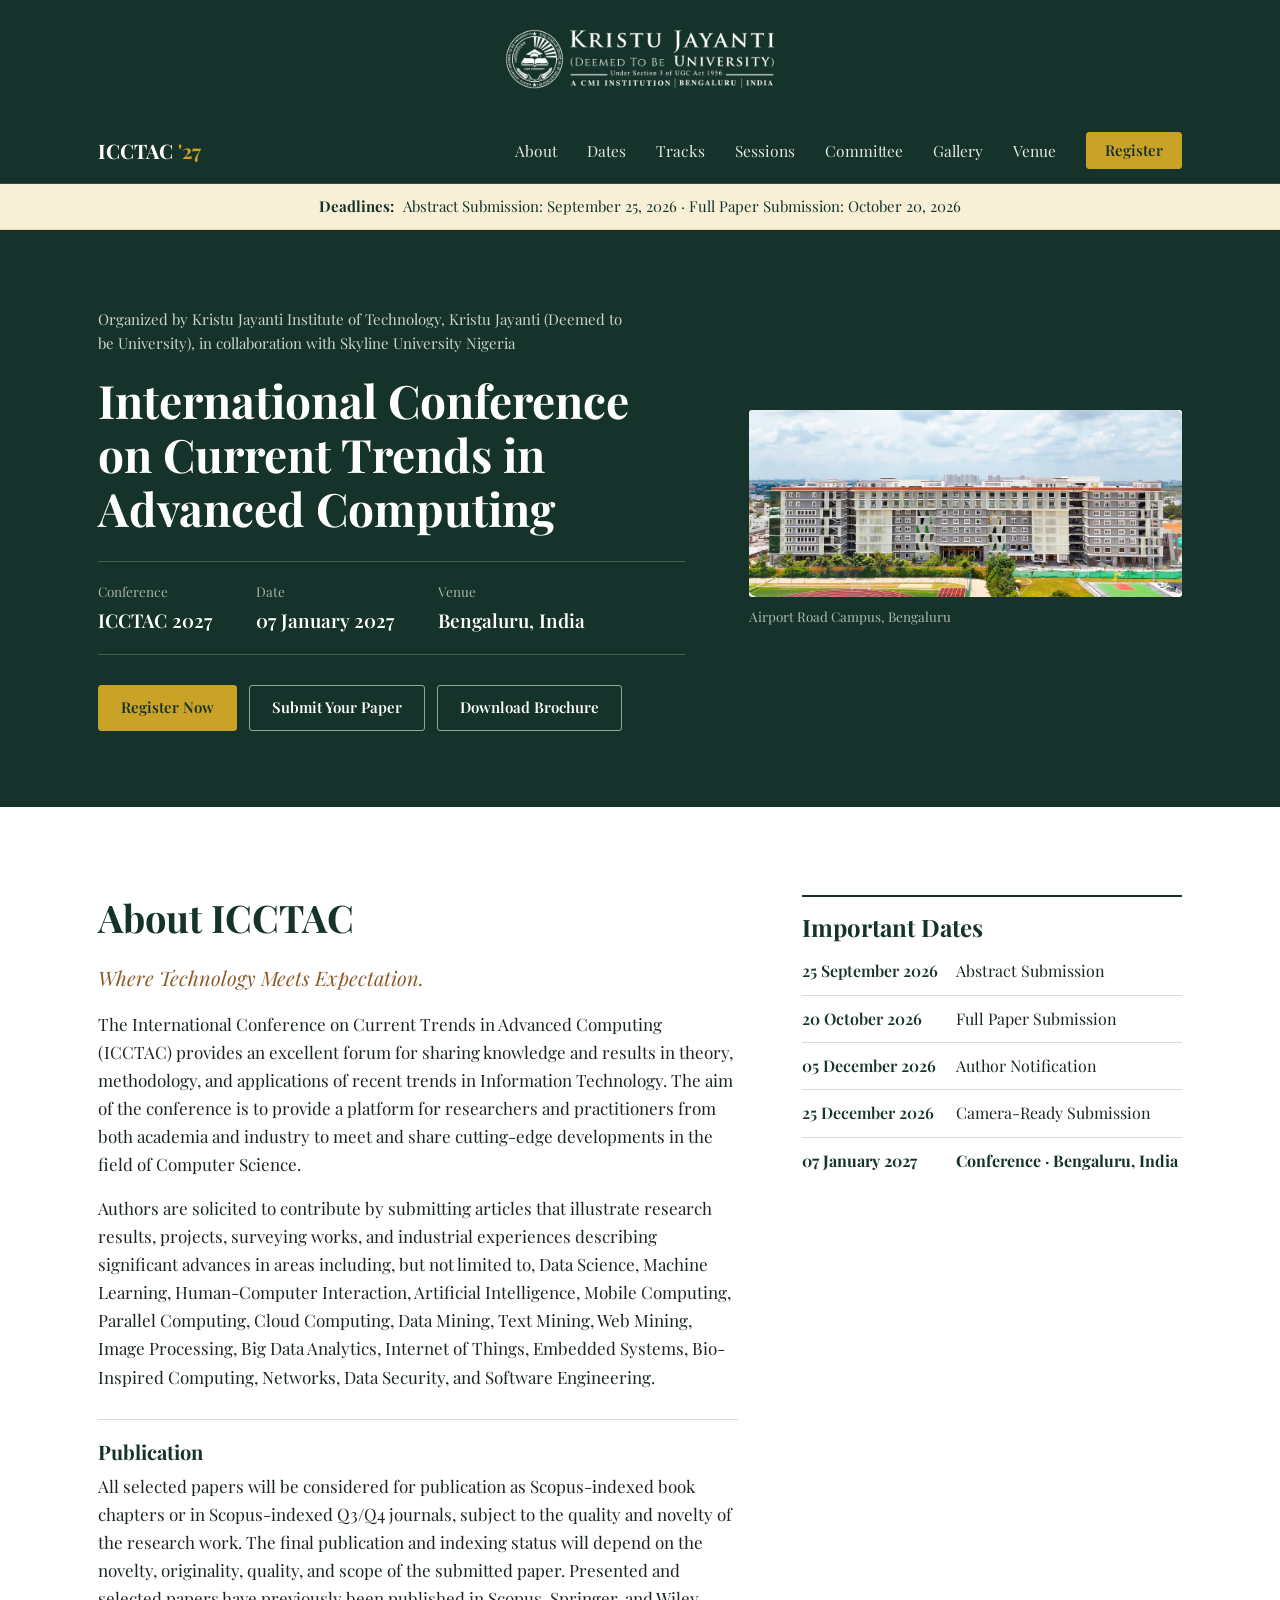
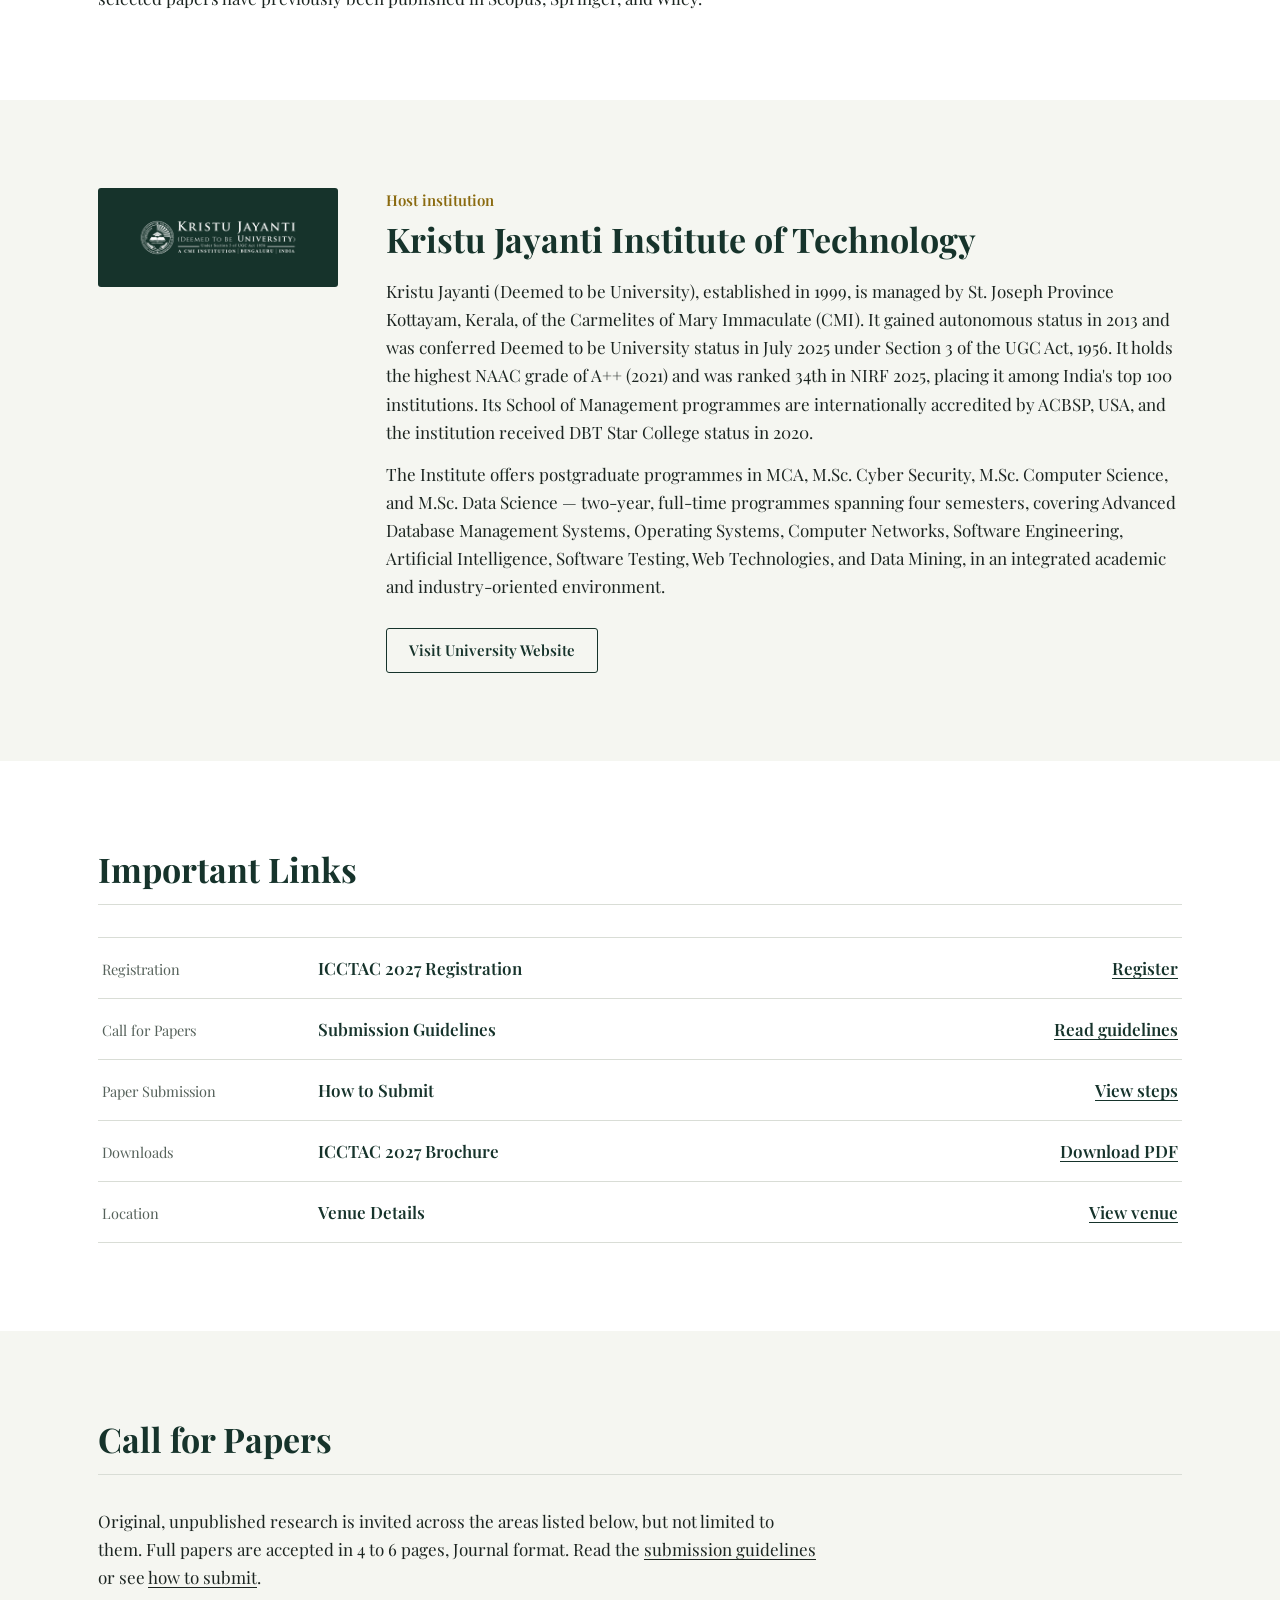
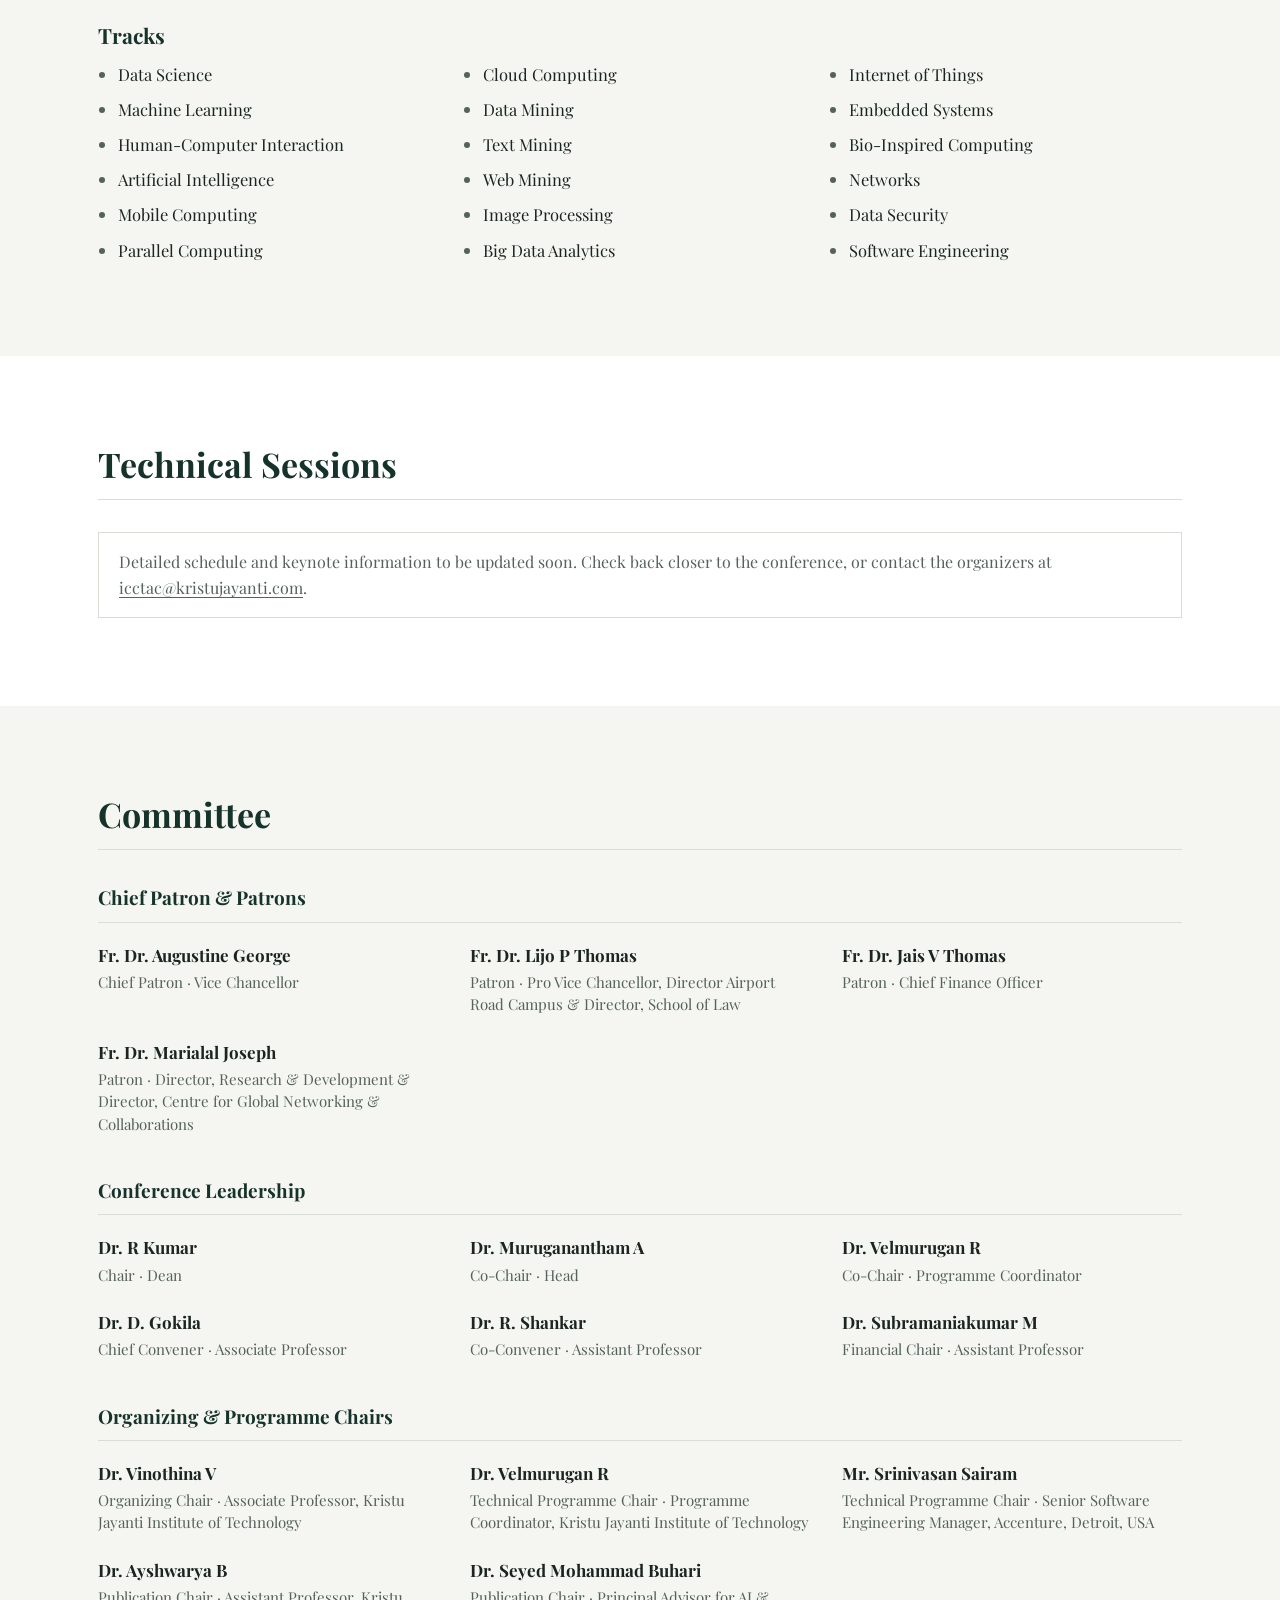
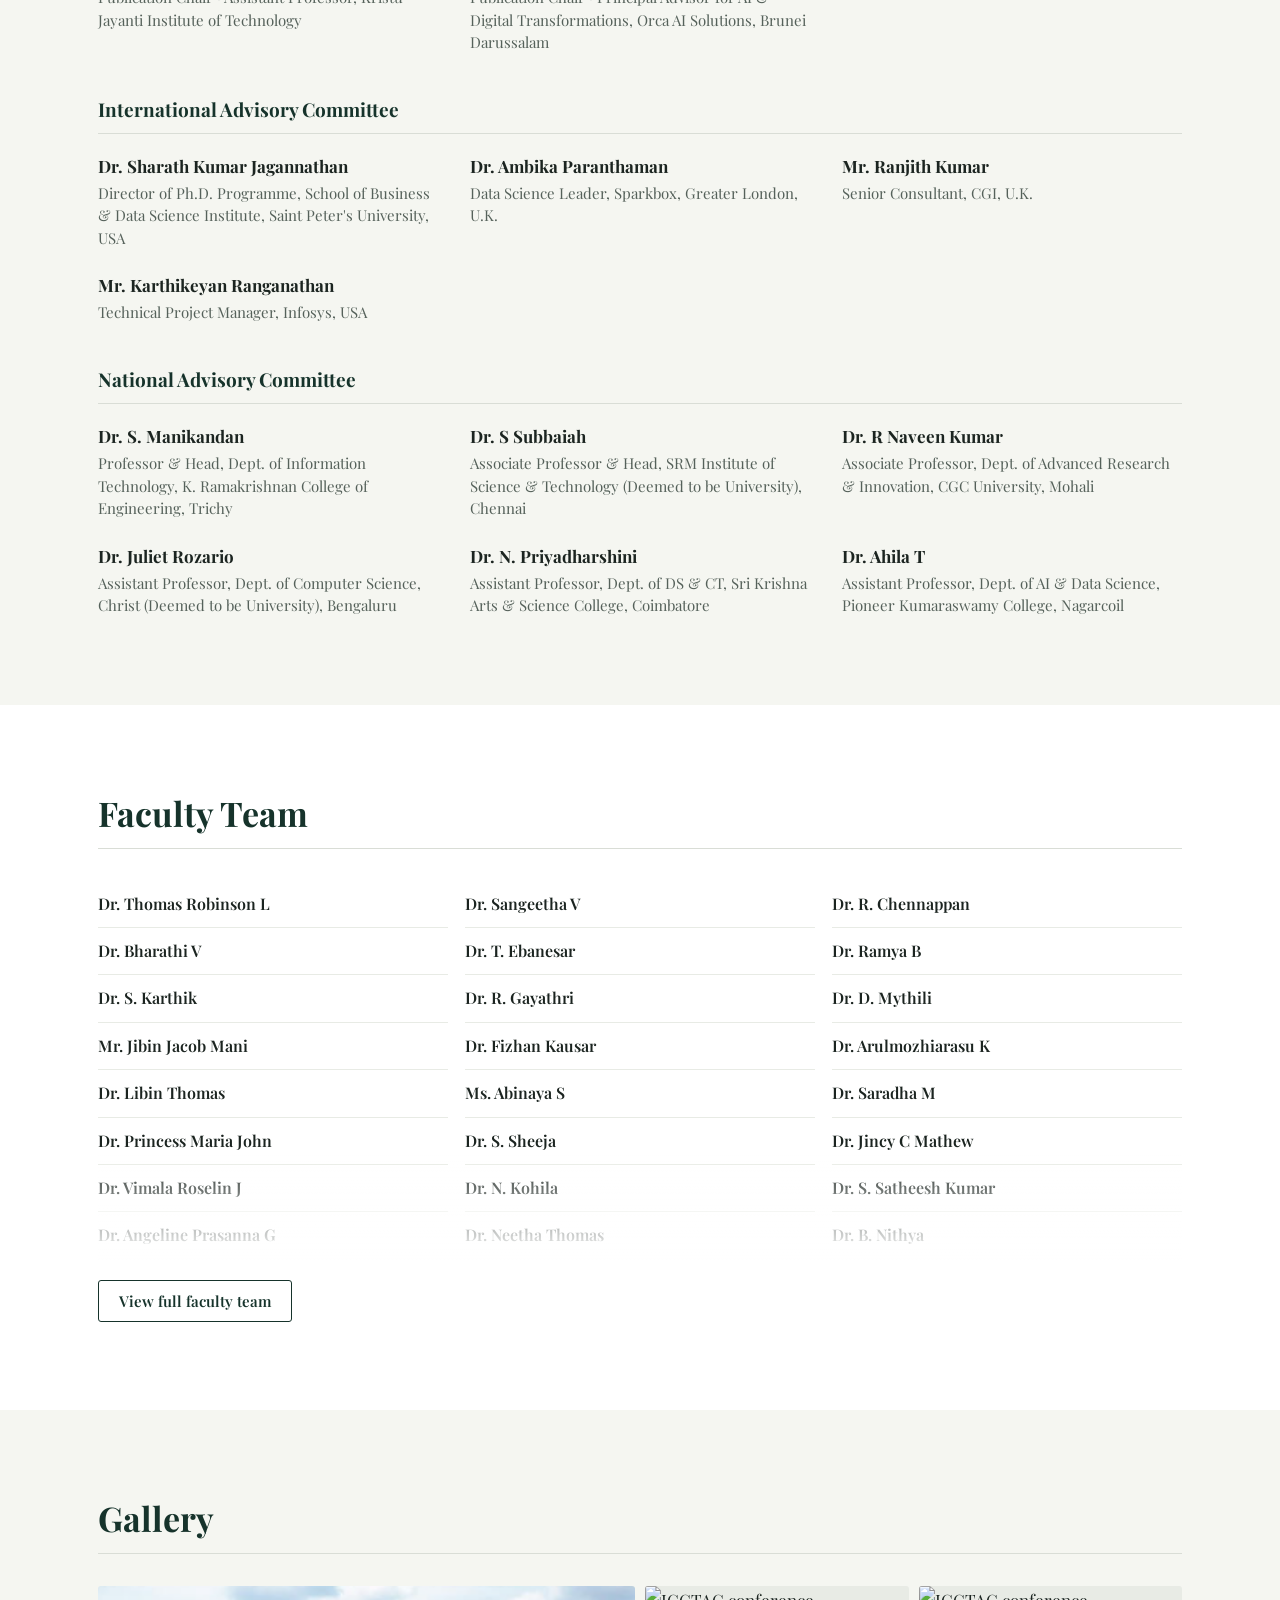
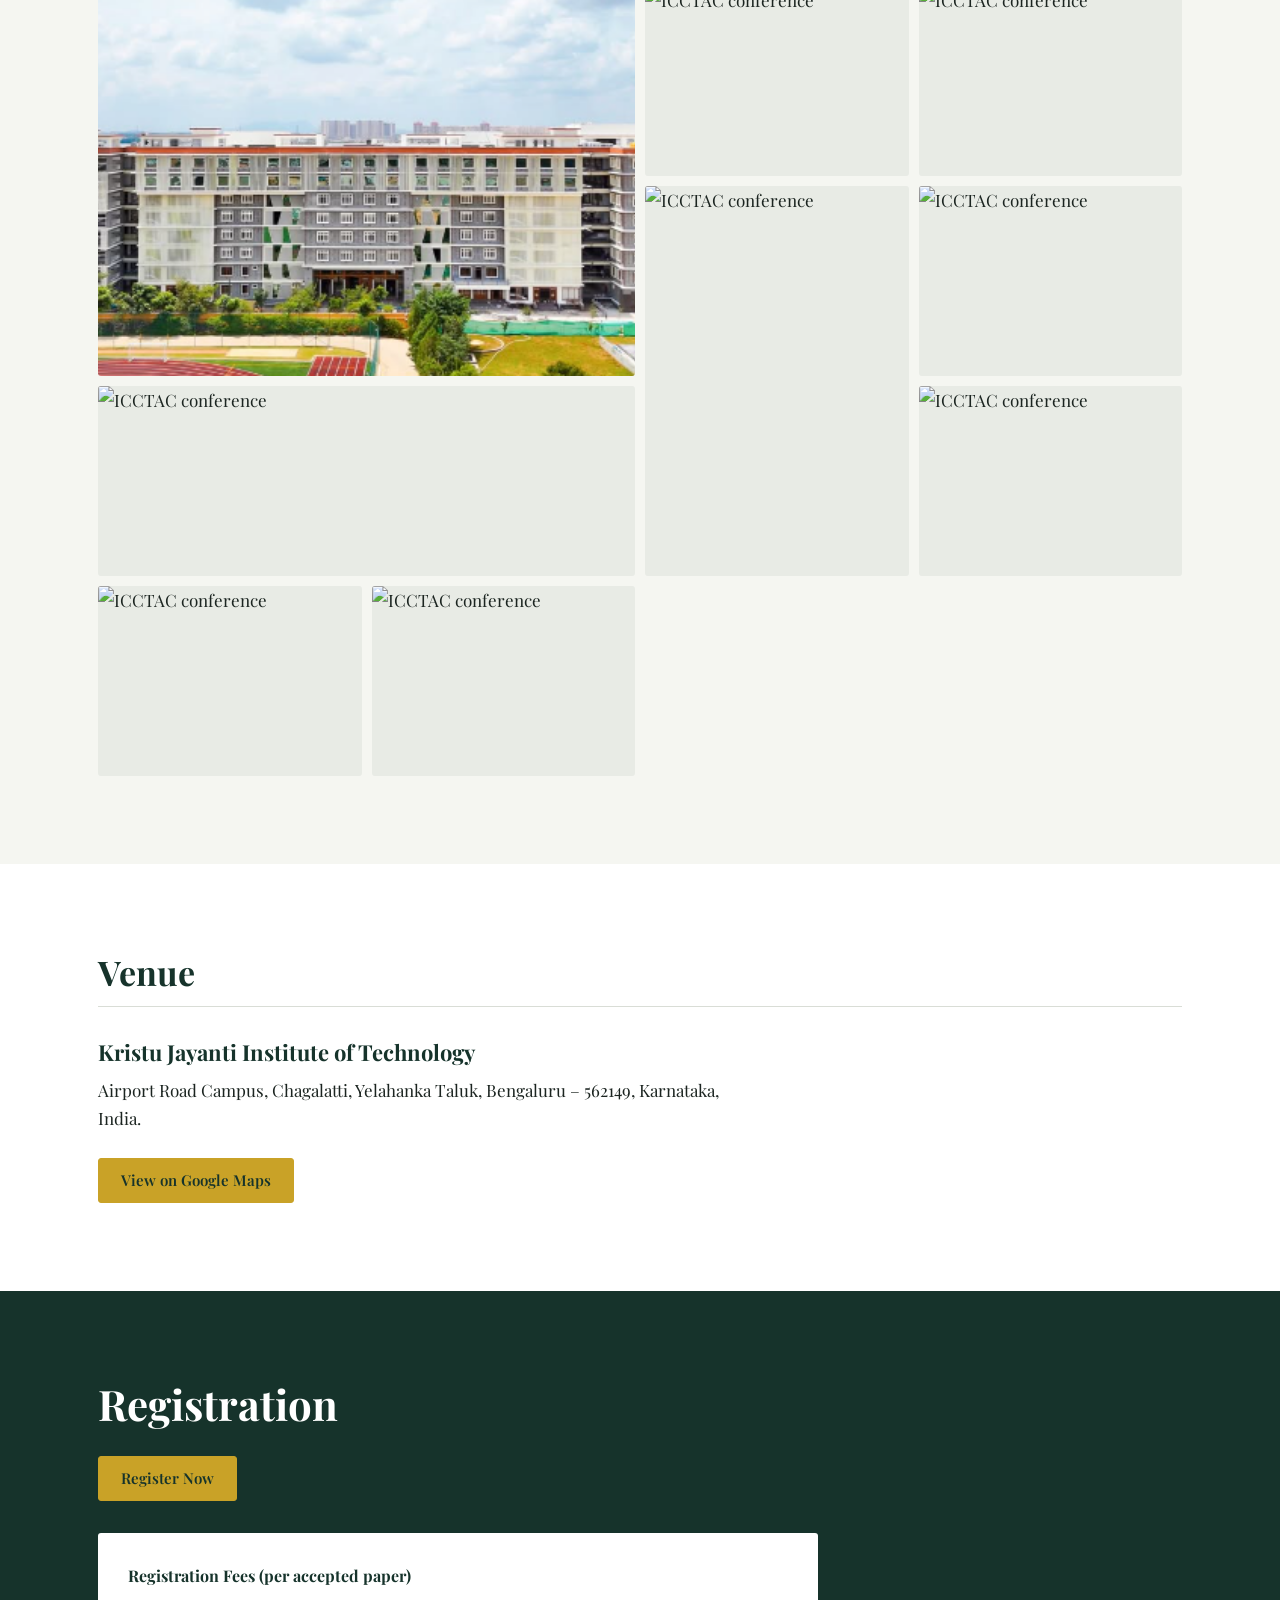
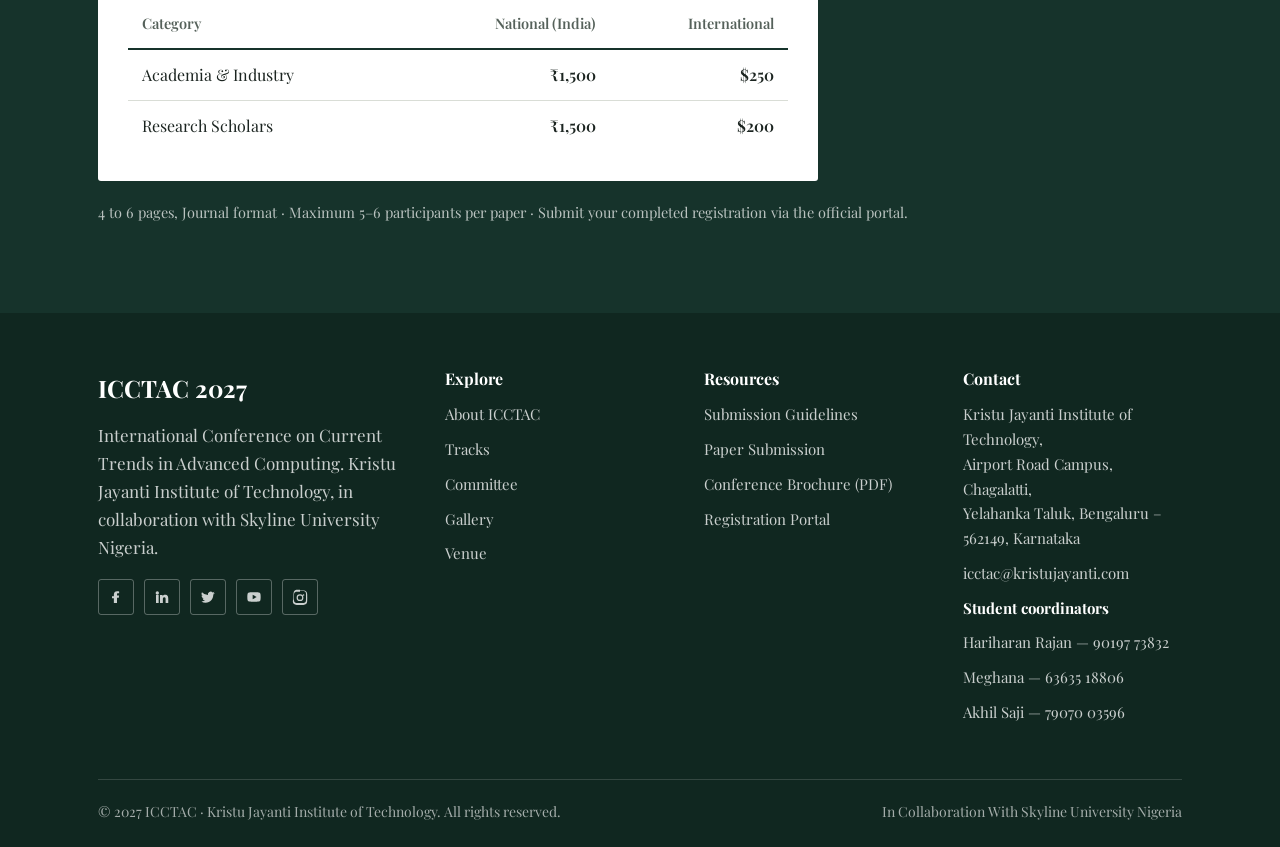
==== index.html @ 6ccc13db "ICCTAC 2027 conference website Static site: home page, submission guidelines and paper submission pa" ====
<!DOCTYPE html>
<html lang="en">
<head>
<meta charset="UTF-8">
<meta name="viewport" content="width=device-width, initial-scale=1, viewport-fit=cover">
<title>ICCTAC 2027 — International Conference on Current Trends in Advanced Computing</title>
<meta name="description" content="ICCTAC 2027 — International Conference on Current Trends in Advanced Computing, organized by Kristu Jayanti Institute of Technology in collaboration with Skyline University Nigeria. 7 January 2027, Bengaluru. Where Technology Meets Expectation.">
<meta property="og:title" content="ICCTAC 2027 — Current Trends in Advanced Computing">
<meta property="og:description" content="International Conference on Current Trends in Advanced Computing. 7 January 2027, Bengaluru, India.">
<meta property="og:type" content="website">
<link rel="icon" href="data:image/svg+xml,%3Csvg xmlns='http://www.w3.org/2000/svg' viewBox='0 0 100 100'%3E%3Crect width='100' height='100' fill='%2316332B'/%3E%3Ctext x='50' y='68' font-size='58' text-anchor='middle' fill='%23C9A227' font-family='Georgia,serif'%3EC%3C/text%3E%3C/svg%3E">
<link rel="preconnect" href="https://fonts.googleapis.com">
<link rel="preconnect" href="https://fonts.gstatic.com" crossorigin>
<link rel="stylesheet" href="assets/css/style.css?v=35">
</head>
<body>
<a href="#main" class="skip-link">Skip to content</a>

<!-- ============ IDENTITY BAR ============ -->
<div class="identity-bar">
  <div class="identity-row">
    <img src="assets/img/logo-white.png" alt="Kristu Jayanti (Deemed to be University) logo" loading="eager">
  </div>
</div>


<!-- ============ NAV ============ -->
<header class="nav" id="siteNav">
  <a href="#top" class="nav-logo">ICCTAC <span>'27</span></a>
  <nav class="nav-links" aria-label="Primary">
    <a href="#about">About</a>
    <a href="#dates">Dates</a>
    <a href="#tracks">Tracks</a>
    <a href="#sessions">Sessions</a>
    <a href="#committee">Committee</a>
    <a href="#gallery">Gallery</a>
    <a href="#venue">Venue</a>
    <a href="https://kjusys-events.kristujayanti.edu.in/#/?id=6a8db5fd1a209a25dfabb42e" class="btn btn-solid nav-cta" target="_blank" rel="noopener">Register</a>
  </nav>
  <button class="nav-toggle" aria-label="Open menu" aria-expanded="false" aria-controls="mobileMenu">
    <span class="bar"></span><span class="bar"></span><span class="bar"></span>
  </button>
</header>

<div class="mobile-menu" id="mobileMenu">
  <div class="mm-label">Menu</div>
  <ul>
    <li><a href="#about">About</a></li>
    <li><a href="#dates">Important Dates</a></li>
    <li><a href="#tracks">Tracks</a></li>
    <li><a href="#sessions">Sessions</a></li>
    <li><a href="#committee">Committee</a></li>
    <li><a href="#gallery">Gallery</a></li>
    <li><a href="#venue">Venue</a></li>
    <li><a href="#contact">Contact</a></li>
  </ul>
  <a href="https://kjusys-events.kristujayanti.edu.in/#/?id=6a8db5fd1a209a25dfabb42e" class="btn btn-solid btn-block" target="_blank" rel="noopener">Register Now</a>
</div>

<!-- ============ NOTICE ============ -->
<div class="date-banner"><b>Deadlines:</b> Abstract Submission: September 25, 2026 · Full Paper Submission: October 20, 2026</div>

<main id="main">

<!-- ============ HERO ============ -->
<section class="hero" id="top">
  <div class="container hero-inner">
    <div class="hero-text">
      <p class="hero-org">Organized by Kristu Jayanti Institute of Technology, Kristu Jayanti (Deemed to be University), in collaboration with Skyline University Nigeria</p>
      <h1 class="hero-title">International Conference on Current Trends in Advanced Computing</h1>
      <dl class="hero-meta">
        <div><dt>Conference</dt><dd>ICCTAC 2027</dd></div>
        <div><dt>Date</dt><dd>07 January 2027</dd></div>
        <div><dt>Venue</dt><dd>Bengaluru, India</dd></div>
      </dl>
      <div class="hero-actions">
        <a class="btn btn-solid" href="https://kjusys-events.kristujayanti.edu.in/#/?id=6a8db5fd1a209a25dfabb42e" target="_blank" rel="noopener">Register Now</a>
        <a class="btn btn-ghost-light" href="Submitppr.html">Submit Your Paper</a>
        <a class="btn btn-ghost-light" href="assets/docs/ICCTAC-2027-Brochure.pdf" target="_blank" rel="noopener">Download Brochure</a>
      </div>
    </div>
    <figure class="hero-photo">
      <img src="assets/img/building.png" alt="Kristu Jayanti Institute of Technology, Airport Road Campus" width="596" height="258">
      <figcaption>Airport Road Campus, Bengaluru</figcaption>
    </figure>
  </div>
</section>

<!-- ============ ABOUT ============ -->
<section class="section" id="about">
  <div class="container about-layout">
    <div class="about-main">
    <h2>About ICCTAC</h2>
    <div class="about-body">
      <p class="editorial-lede">Where Technology Meets Expectation.</p>
      <p>The International Conference on Current Trends in Advanced Computing (ICCTAC) provides an excellent forum for sharing knowledge and results in theory, methodology, and applications of recent trends in Information Technology. The aim of the conference is to provide a platform for researchers and practitioners from both academia and industry to meet and share cutting-edge developments in the field of Computer Science.</p>
      <p>Authors are solicited to contribute by submitting articles that illustrate research results, projects, surveying works, and industrial experiences describing significant advances in areas including, but not limited to, Data Science, Machine Learning, Human-Computer Interaction, Artificial Intelligence, Mobile Computing, Parallel Computing, Cloud Computing, Data Mining, Text Mining, Web Mining, Image Processing, Big Data Analytics, Internet of Things, Embedded Systems, Bio-Inspired Computing, Networks, Data Security, and Software Engineering.</p>

      <div class="theme-block">
        <h3>Publication</h3>
        <p>All selected papers will be considered for publication as Scopus-indexed book chapters or in Scopus-indexed Q3/Q4 journals, subject to the quality and novelty of the research work. The final publication and indexing status will depend on the novelty, originality, quality, and scope of the submitted paper. Presented and selected papers have previously been published in Scopus, Springer, and Wiley.</p>
      </div>
    </div>
    </div>
    <aside class="about-side" id="dates">
      <h2>Important Dates</h2>
      <table class="dates-table">
        <tbody>
          <tr><td>25 September 2026</td><td>Abstract Submission</td></tr>
          <tr><td>20 October 2026</td><td>Full Paper Submission</td></tr>
          <tr><td>05 December 2026</td><td>Author Notification</td></tr>
          <tr><td>25 December 2026</td><td>Camera-Ready Submission</td></tr>
          <tr class="is-final"><td>07 January 2027</td><td>Conference &middot; Bengaluru, India</td></tr>
        </tbody>
      </table>
    </aside>
  </div>
</section>

<!-- ============ UNIVERSITY / INSTITUTE ============ -->
<section class="section section-alt">
  <div class="container university">
    <div class="university-logo">
      <img src="assets/img/logo-white.png" alt="Kristu Jayanti (Deemed to be University) logo" loading="lazy" width="280" height="280">
    </div>
    <div>
      <p class="kicker">Host institution</p>
      <h2>Kristu Jayanti Institute of Technology</h2>
      <p>Kristu Jayanti (Deemed to be University), established in 1999, is managed by St. Joseph Province Kottayam, Kerala, of the Carmelites of Mary Immaculate (CMI). It gained autonomous status in 2013 and was conferred Deemed to be University status in July 2025 under Section 3 of the UGC Act, 1956. It holds the highest NAAC grade of A++ (2021) and was ranked 34th in NIRF 2025, placing it among India's top 100 institutions. Its School of Management programmes are internationally accredited by ACBSP, USA, and the institution received DBT Star College status in 2020.</p>
      <p style="margin-top:14px;">The Institute offers postgraduate programmes in MCA, M.Sc. Cyber Security, M.Sc. Computer Science, and M.Sc. Data Science — two-year, full-time programmes spanning four semesters, covering Advanced Database Management Systems, Operating Systems, Computer Networks, Software Engineering, Artificial Intelligence, Software Testing, Web Technologies, and Data Mining, in an integrated academic and industry-oriented environment.</p>
      <a href="https://kristujayanti.edu.in/" class="btn" style="margin-top:28px;" target="_blank" rel="noopener">Visit University Website</a>
    </div>
  </div>
</section>

<!-- ============ IMPORTANT LINKS ============ -->
<section class="section">
  <div class="container">
    <div class="section-head">
      <div>
        <h2>Important Links</h2>
      </div>
    </div>
    <ul class="links-list">
      <li><span class="ll-label">Registration</span><span class="ll-title">ICCTAC 2027 Registration</span><a href="https://kjusys-events.kristujayanti.edu.in/#/?id=6a8db5fd1a209a25dfabb42e" target="_blank" rel="noopener">Register</a></li>
      <li><span class="ll-label">Call for Papers</span><span class="ll-title">Submission Guidelines</span><a href="course-detail.html">Read guidelines</a></li>
      <li><span class="ll-label">Paper Submission</span><span class="ll-title">How to Submit</span><a href="Submitppr.html">View steps</a></li>
      <li><span class="ll-label">Downloads</span><span class="ll-title">ICCTAC 2027 Brochure</span><a href="assets/docs/ICCTAC-2027-Brochure.pdf" target="_blank" rel="noopener">Download PDF</a></li>
      <li><span class="ll-label">Location</span><span class="ll-title">Venue Details</span><a href="#venue">View venue</a></li>
    </ul>
  </div>
</section>

<!-- ============ CALL FOR PAPERS ============ -->
<section class="section section-alt" id="tracks">
  <div class="container">
    <div class="section-head">
      <h2>Call for Papers</h2>
    </div>
    <p class="cfp-intro">Original, unpublished research is invited across the areas listed below, but not limited to them. Full papers are accepted in 4 to 6 pages, Journal format. Read the <a href="course-detail.html">submission guidelines</a> or see <a href="Submitppr.html">how to submit</a>.</p>
    <h3 class="subhead">Tracks</h3>
    <div>
      <ul class="topic-list">
        <li>Data Science</li>
        <li>Machine Learning</li>
        <li>Human-Computer Interaction</li>
        <li>Artificial Intelligence</li>
        <li>Mobile Computing</li>
        <li>Parallel Computing</li>
        <li>Cloud Computing</li>
        <li>Data Mining</li>
        <li>Text Mining</li>
        <li>Web Mining</li>
        <li>Image Processing</li>
        <li>Big Data Analytics</li>
        <li>Internet of Things</li>
        <li>Embedded Systems</li>
        <li>Bio-Inspired Computing</li>
        <li>Networks</li>
        <li>Data Security</li>
        <li>Software Engineering</li>
      </ul>
    </div>
  </div>
</section>

<!-- ============ TECHNICAL SESSIONS ============ -->
<section class="section" id="sessions">
  <div class="container">
    <div class="section-head">
      <div>
        <h2>Technical Sessions</h2>
      </div>
    </div>
    <div>
      <p class="session-notice">Detailed schedule and keynote information to be updated soon. Check back closer to the conference, or contact the organizers at <a href="mailto:icctac@kristujayanti.com" style="text-decoration:underline;">icctac@kristujayanti.com</a>.</p>
    </div>
  </div>
</section>

<!-- ============ COMMITTEE ============ -->
<section class="section section-alt" id="committee">
  <div class="container">
    <div class="section-head">
      <div>
        <h2>Committee</h2>
      </div>
    </div>

    <div>
      <div class="people-group">
        <div class="people-group-title">Chief Patron &amp; Patrons</div>
        <div class="people-grid">
          <div><div class="person-name">Fr. Dr. Augustine George</div><div class="person-role">Chief Patron · Vice Chancellor</div></div>
          <div><div class="person-name">Fr. Dr. Lijo P Thomas</div><div class="person-role">Patron · Pro Vice Chancellor, Director Airport Road Campus &amp; Director, School of Law</div></div>
          <div><div class="person-name">Fr. Dr. Jais V Thomas</div><div class="person-role">Patron · Chief Finance Officer</div></div>
          <div><div class="person-name">Fr. Dr. Marialal Joseph</div><div class="person-role">Patron · Director, Research &amp; Development &amp; Director, Centre for Global Networking &amp; Collaborations</div></div>
        </div>
      </div>

      <div class="people-group">
        <div class="people-group-title">Conference Leadership</div>
        <div class="people-grid">
          <div><div class="person-name">Dr. R Kumar</div><div class="person-role">Chair · Dean</div></div>
          <div><div class="person-name">Dr. Muruganantham A</div><div class="person-role">Co-Chair · Head</div></div>
          <div><div class="person-name">Dr. Velmurugan R</div><div class="person-role">Co-Chair · Programme Coordinator</div></div>
          <div><div class="person-name">Dr. D. Gokila</div><div class="person-role">Chief Convener · Associate Professor</div></div>
          <div><div class="person-name">Dr. R. Shankar</div><div class="person-role">Co-Convener · Assistant Professor</div></div>
          <div><div class="person-name">Dr. Subramaniakumar M</div><div class="person-role">Financial Chair · Assistant Professor</div></div>
        </div>
      </div>

      <div class="people-group">
        <div class="people-group-title">Organizing &amp; Programme Chairs</div>
        <div class="people-grid">
          <div><div class="person-name">Dr. Vinothina V</div><div class="person-role">Organizing Chair · Associate Professor, Kristu Jayanti Institute of Technology</div></div>
          <div><div class="person-name">Dr. Velmurugan R</div><div class="person-role">Technical Programme Chair · Programme Coordinator, Kristu Jayanti Institute of Technology</div></div>
          <div><div class="person-name">Mr. Srinivasan Sairam</div><div class="person-role">Technical Programme Chair · Senior Software Engineering Manager, Accenture, Detroit, USA</div></div>
          <div><div class="person-name">Dr. Ayshwarya B</div><div class="person-role">Publication Chair · Assistant Professor, Kristu Jayanti Institute of Technology</div></div>
          <div><div class="person-name">Dr. Seyed Mohammad Buhari</div><div class="person-role">Publication Chair · Principal Advisor for AI &amp; Digital Transformations, Orca AI Solutions, Brunei Darussalam</div></div>
        </div>
      </div>

      <div class="people-group">
        <div class="people-group-title">International Advisory Committee</div>
        <div class="people-grid">
          <div><div class="person-name">Dr. Sharath Kumar Jagannathan</div><div class="person-role">Director of Ph.D. Programme, School of Business &amp; Data Science Institute, Saint Peter's University, USA</div></div>
          <div><div class="person-name">Dr. Ambika Paranthaman</div><div class="person-role">Data Science Leader, Sparkbox, Greater London, U.K.</div></div>
          <div><div class="person-name">Mr. Ranjith Kumar</div><div class="person-role">Senior Consultant, CGI, U.K.</div></div>
          <div><div class="person-name">Mr. Karthikeyan Ranganathan</div><div class="person-role">Technical Project Manager, Infosys, USA</div></div>
        </div>
      </div>

      <div class="people-group" style="margin-bottom:0;">
        <div class="people-group-title">National Advisory Committee</div>
        <div class="people-grid">
          <div><div class="person-name">Dr. S. Manikandan</div><div class="person-role">Professor &amp; Head, Dept. of Information Technology, K. Ramakrishnan College of Engineering, Trichy</div></div>
          <div><div class="person-name">Dr. S Subbaiah</div><div class="person-role">Associate Professor &amp; Head, SRM Institute of Science &amp; Technology (Deemed to be University), Chennai</div></div>
          <div><div class="person-name">Dr. R Naveen Kumar</div><div class="person-role">Associate Professor, Dept. of Advanced Research &amp; Innovation, CGC University, Mohali</div></div>
          <div><div class="person-name">Dr. Juliet Rozario</div><div class="person-role">Assistant Professor, Dept. of Computer Science, Christ (Deemed to be University), Bengaluru</div></div>
          <div><div class="person-name">Dr. N. Priyadharshini</div><div class="person-role">Assistant Professor, Dept. of DS &amp; CT, Sri Krishna Arts &amp; Science College, Coimbatore</div></div>
          <div><div class="person-name">Dr. Ahila T</div><div class="person-role">Assistant Professor, Dept. of AI &amp; Data Science, Pioneer Kumaraswamy College, Nagarcoil</div></div>
        </div>
      </div>
    </div>
  </div>
</section>

<!-- ============ FACULTY TEAM ============ -->
<section class="section" id="reviewers">
  <div class="container">
    <div class="section-head">
      <div>
        <h2>Faculty Team</h2>
      </div>
    </div>
    <div class="reviewer-wrap" id="reviewerWrap">
      <div class="reviewer-grid">
        <div class="reviewer-item"><b>Dr. Thomas Robinson L</b></div>
        <div class="reviewer-item"><b>Dr. Bharathi V</b></div>
        <div class="reviewer-item"><b>Dr. S. Karthik</b></div>
        <div class="reviewer-item"><b>Mr. Jibin Jacob Mani</b></div>
        <div class="reviewer-item"><b>Dr. Libin Thomas</b></div>
        <div class="reviewer-item"><b>Dr. Princess Maria John</b></div>
        <div class="reviewer-item"><b>Dr. Vimala Roselin J</b></div>
        <div class="reviewer-item"><b>Dr. Angeline Prasanna G</b></div>
        <div class="reviewer-item"><b>Dr. Sangeetha V</b></div>
        <div class="reviewer-item"><b>Dr. T. Ebanesar</b></div>
        <div class="reviewer-item"><b>Dr. R. Gayathri</b></div>
        <div class="reviewer-item"><b>Dr. Fizhan Kausar</b></div>
        <div class="reviewer-item"><b>Ms. Abinaya S</b></div>
        <div class="reviewer-item"><b>Dr. S. Sheeja</b></div>
        <div class="reviewer-item"><b>Dr. N. Kohila</b></div>
        <div class="reviewer-item"><b>Dr. Neetha Thomas</b></div>
        <div class="reviewer-item"><b>Dr. R. Chennappan</b></div>
        <div class="reviewer-item"><b>Dr. Ramya B</b></div>
        <div class="reviewer-item"><b>Dr. D. Mythili</b></div>
        <div class="reviewer-item"><b>Dr. Arulmozhiarasu K</b></div>
        <div class="reviewer-item"><b>Dr. Saradha M</b></div>
        <div class="reviewer-item"><b>Dr. Jincy C Mathew</b></div>
        <div class="reviewer-item"><b>Dr. S. Satheesh Kumar</b></div>
        <div class="reviewer-item"><b>Dr. B. Nithya</b></div>
      </div>
      <div class="reviewer-fade"></div>
    </div>
    <button class="reviewer-toggle mono">View full faculty team</button>
  </div>
</section>

<!-- ============ GALLERY ============ -->
<section class="section section-alt" id="gallery">
  <div class="container">
    <div class="section-head">
      <div>
        <h2>Gallery</h2>
      </div>
    </div>
    <div class="gallery-grid">
      <div class="gallery-item wide tall">
        <img src="assets/img/building.png" alt="Kristu Jayanti Institute of Technology, Airport Road Campus" loading="lazy">
      </div>
      <div class="gallery-item">
        <img src="https://www.kristujayanti.edu.in/ICCTAC-25/assets/img/2024/day1/d%20(2).JPG" alt="ICCTAC conference" loading="lazy">
      </div>
      <div class="gallery-item">
        <img src="https://www.kristujayanti.edu.in/ICCTAC-25/assets/img/2024/day1/d%20(5).JPG" alt="ICCTAC conference" loading="lazy">
      </div>
      <div class="gallery-item tall">
        <img src="https://www.kristujayanti.edu.in/ICCTAC-25/assets/img/2024/day2/d%20(11).JPG" alt="ICCTAC conference" loading="lazy">
      </div>
      <div class="gallery-item">
        <img src="https://www.kristujayanti.edu.in/ICCTAC-25/assets/img/2024/day1/d%20(9).JPG" alt="ICCTAC conference" loading="lazy">
      </div>
      <div class="gallery-item wide">
        <img src="https://www.kristujayanti.edu.in/ICCTAC-25/assets/img/2024/day1/d%20(4).JPG" alt="ICCTAC conference" loading="lazy">
      </div>
      <div class="gallery-item">
        <img src="https://www.kristujayanti.edu.in/ICCTAC-25/assets/img/2024/day2/d%20(13).JPG" alt="ICCTAC conference" loading="lazy">
      </div>
      <div class="gallery-item">
        <img src="https://www.kristujayanti.edu.in/ICCTAC-25/assets/img/2024/day2/d%20(6).JPG" alt="ICCTAC conference" loading="lazy">
      </div>
      <div class="gallery-item">
        <img src="https://www.kristujayanti.edu.in/ICCTAC-25/assets/img/2024/day2/d%20(16).JPG" alt="ICCTAC conference" loading="lazy">
      </div>
    </div>
  </div>
</section>

<!-- ============ VENUE ============ -->
<section class="section" id="venue">
  <div class="container">
    <div class="section-head">
      <div>
        <h2>Venue</h2>
      </div>
    </div>
    <div class="university">
      <div style="grid-column:1/-1; max-width:640px;">
        <h3 style="font-size:22px; margin-bottom:10px;">Kristu Jayanti Institute of Technology</h3>
        <p>Airport Road Campus, Chagalatti, Yelahanka Taluk, Bengaluru – 562149, Karnataka, India.</p>
        <a href="https://www.google.com/maps/search/?api=1&query=Kristu+Jayanti+Institute+of+Technology%2C+Airport+Road+Campus%2C+Chagalatti%2C+Yelahanka+Taluk%2C+Bengaluru+562149" class="btn btn-solid" style="margin-top:26px;" target="_blank" rel="noopener">View on Google Maps</a>
      </div>
    </div>
  </div>
</section>

<div class="lightbox" role="dialog" aria-modal="true" aria-label="Image viewer">
  <button class="lightbox-close" aria-label="Close image viewer">
    <svg width="18" height="18" viewBox="0 0 24 24" fill="none" stroke="currentColor" stroke-width="2"><path d="M6 6l12 12M18 6L6 18"/></svg>
  </button>
  <button class="lightbox-prev" aria-label="Previous image">
    <svg width="18" height="18" viewBox="0 0 24 24" fill="none" stroke="currentColor" stroke-width="2"><path d="M15 18l-6-6 6-6"/></svg>
  </button>
  <img src="" alt="">
  <button class="lightbox-next" aria-label="Next image">
    <svg width="18" height="18" viewBox="0 0 24 24" fill="none" stroke="currentColor" stroke-width="2"><path d="M9 18l6-6-6-6"/></svg>
  </button>
  <div class="lightbox-caption"></div>
</div>

<!-- ============ REGISTRATION CTA ============ -->
<section class="section section-navy final-cta" id="registration">
  <div class="container">
    <h2>Registration</h2>
    <div class="final-actions">
      <a class="btn btn-solid" href="https://kjusys-events.kristujayanti.edu.in/#/?id=6a8db5fd1a209a25dfabb42e" target="_blank" rel="noopener">Register Now</a>
    </div>

    <div class="fee-card">
      <p class="fee-note">Registration Fees (per accepted paper)</p>
      <table class="fee-table-real">
        <thead>
          <tr>
            <th>Category</th>
            <th>National (India)</th>
            <th>International</th>
          </tr>
        </thead>
        <tbody>
          <tr>
            <td>Academia &amp; Industry</td>
            <td>₹1,500</td>
            <td>$250</td>
          </tr>
          <tr>
            <td>Research Scholars</td>
            <td>₹1,500</td>
            <td>$200</td>
          </tr>
        </tbody>
      </table>
    </div>
    <p class="muted" style="margin-top:20px; font-size:14.5px;">4 to 6 pages, Journal format · Maximum 5–6 participants per paper · Submit your completed registration via the official portal.</p>
  </div>
</section>

</main>

<!-- ============ FOOTER ============ -->
<footer class="footer" id="contact">
  <div class="container">
    <div class="footer-grid">
      <div>
        <div class="footer-brand">ICCTAC 2027</div>
        <p style="max-width:32ch;">International Conference on Current Trends in Advanced Computing. Kristu Jayanti Institute of Technology, in collaboration with Skyline University Nigeria.</p>
        <div class="footer-social">
          <a href="https://www.facebook.com/KristuJayantiCollege" target="_blank" rel="noopener" aria-label="Facebook">
            <svg width="16" height="16" viewBox="0 0 24 24" fill="currentColor"><path d="M13.5 21v-8h2.7l.4-3.1h-3.1V8c0-.9.25-1.5 1.55-1.5H16.7V3.7C16.3 3.65 15.1 3.5 13.7 3.5c-2.9 0-4.9 1.75-4.9 5v2.4H6v3.1h2.8V21h4.7z"/></svg>
          </a>
          <a href="https://in.linkedin.com/school/kristujayanticollegeautonomous" target="_blank" rel="noopener" aria-label="LinkedIn">
            <svg width="16" height="16" viewBox="0 0 24 24" fill="currentColor"><path d="M4.98 3.5a2.5 2.5 0 11-.02 5 2.5 2.5 0 01.02-5zM3 9h4v12H3zM9 9h3.8v1.7h.05c.53-1 1.83-2.05 3.77-2.05 4.03 0 4.78 2.65 4.78 6.1V21h-4v-5.7c0-1.36-.03-3.1-1.9-3.1-1.9 0-2.2 1.48-2.2 3v5.8H9z"/></svg>
          </a>
          <a href="https://www.twitter.com/KJCAutonomous" target="_blank" rel="noopener" aria-label="Twitter">
            <svg width="16" height="16" viewBox="0 0 24 24" fill="currentColor"><path d="M22 5.9c-.7.3-1.5.6-2.3.7.8-.5 1.5-1.3 1.8-2.3-.8.5-1.7.8-2.6 1a4.1 4.1 0 00-7 3.7A11.6 11.6 0 013 4.9a4.1 4.1 0 001.3 5.5c-.7 0-1.3-.2-1.9-.5v.1c0 2 1.4 3.6 3.3 4a4.1 4.1 0 01-1.9.1 4.1 4.1 0 003.8 2.9A8.3 8.3 0 012 18.6a11.6 11.6 0 006.3 1.9c7.5 0 11.6-6.2 11.6-11.6v-.5c.8-.6 1.5-1.3 2-2.1z"/></svg>
          </a>
          <a href="https://www.youtube.com/channel/UC9BZ3GToB6h3kAr7rD6TodQ" target="_blank" rel="noopener" aria-label="YouTube">
            <svg width="16" height="16" viewBox="0 0 24 24" fill="currentColor"><path d="M22 12s0-3.2-.4-4.7a2.8 2.8 0 00-2-2C17.9 5 12 5 12 5s-5.9 0-7.6.3a2.8 2.8 0 00-2 2C2 8.8 2 12 2 12s0 3.2.4 4.7a2.8 2.8 0 002 2C6.1 19 12 19 12 19s5.9 0 7.6-.3a2.8 2.8 0 002-2C22 15.2 22 12 22 12zM10 15.5v-7l6 3.5z"/></svg>
          </a>
          <a href="https://www.instagram.com/kristujayanticollegeautonomous/" target="_blank" rel="noopener" aria-label="Instagram">
            <svg width="16" height="16" viewBox="0 0 24 24" fill="currentColor"><path d="M12 2.2c3.2 0 3.6 0 4.9.07 1.2.06 2 .25 2.5.42a5 5 0 011.8 1.17 5 5 0 011.17 1.8c.17.5.36 1.3.42 2.5.07 1.3.07 1.7.07 4.9s0 3.6-.07 4.9c-.06 1.2-.25 2-.42 2.5a5 5 0 01-1.17 1.8 5 5 0 01-1.8 1.17c-.5.17-1.3.36-2.5.42-1.3.07-1.7.07-4.9.07s-3.6 0-4.9-.07c-1.2-.06-2-.25-2.5-.42a5 5 0 01-1.8-1.17 5 5 0 01-1.17-1.8c-.17-.5-.36-1.3-.42-2.5C2.2 15.6 2.2 15.2 2.2 12s0-3.6.07-4.9c.06-1.2.25-2 .42-2.5a5 5 0 011.17-1.8A5 5 0 015.66 1.63c.5-.17 1.3-.36 2.5-.42C9.4 1.2 9.8 1.2 12 1.2zm0 1.8c-3.15 0-3.52 0-4.76.07-1.02.05-1.57.22-1.94.36a3.2 3.2 0 00-1.16.75 3.2 3.2 0 00-.75 1.16c-.14.37-.31.92-.36 1.94C3 8.48 3 8.85 3 12s0 3.52.03 4.76c.05 1.02.22 1.57.36 1.94.18.46.4.8.75 1.16.36.35.7.57 1.16.75.37.14.92.31 1.94.36 1.24.03 1.61.03 4.76.03s3.52 0 4.76-.03c1.02-.05 1.57-.22 1.94-.36.46-.18.8-.4 1.16-.75.35-.36.57-.7.75-1.16.14-.37.31-.92.36-1.94.03-1.24.03-1.61.03-4.76s0-3.52-.03-4.76c-.05-1.02-.22-1.57-.36-1.94a3.2 3.2 0 00-.75-1.16 3.2 3.2 0 00-1.16-.75c-.37-.14-.92-.31-1.94-.36C15.52 3 15.15 3 12 3zm0 3.9a5.1 5.1 0 110 10.2 5.1 5.1 0 010-10.2zm0 1.8a3.3 3.3 0 100 6.6 3.3 3.3 0 000-6.6zm5.3-2a1.2 1.2 0 110 2.4 1.2 1.2 0 010-2.4z"/></svg>
          </a>
        </div>
      </div>
      <div>
        <h5>Explore</h5>
        <ul>
          <li><a href="#about">About ICCTAC</a></li>
          <li><a href="#tracks">Tracks</a></li>
          <li><a href="#committee">Committee</a></li>
          <li><a href="#gallery">Gallery</a></li>
          <li><a href="#venue">Venue</a></li>
        </ul>
      </div>
      <div>
        <h5>Resources</h5>
        <ul>
          <li><a href="course-detail.html">Submission Guidelines</a></li>
          <li><a href="Submitppr.html">Paper Submission</a></li>
          <li><a href="assets/docs/ICCTAC-2027-Brochure.pdf" target="_blank" rel="noopener">Conference Brochure (PDF)</a></li>
          <li><a href="https://kjusys-events.kristujayanti.edu.in/#/?id=6a8db5fd1a209a25dfabb42e" target="_blank" rel="noopener">Registration Portal</a></li>
        </ul>
      </div>
      <div>
        <h5>Contact</h5>
        <ul>
          <li>Kristu Jayanti Institute of Technology,<br>Airport Road Campus, Chagalatti,<br>Yelahanka Taluk, Bengaluru – 562149, Karnataka</li>
          <li><a href="mailto:icctac@kristujayanti.com">icctac@kristujayanti.com</a></li>
          <li style="margin-top:10px;"><b style="color:#fff;">Student coordinators</b></li>
          <li>Hariharan Rajan — <a href="tel:+919019773832">90197 73832</a></li>
          <li>Meghana — <a href="tel:+916363518806">63635 18806</a></li>
          <li>Akhil Saji — <a href="tel:+917907003596">79070 03596</a></li>
        </ul>
      </div>
    </div>
    <div class="footer-bottom">
      <span>© 2027 ICCTAC · Kristu Jayanti Institute of Technology. All rights reserved.</span>
      <span>In Collaboration With Skyline University Nigeria</span>
    </div>
  </div>
</footer>

<script src="assets/js/main.js?v=29"></script>
</body>
</html>
---- assets/css/style.css ----
/* ============================================================
   ICCTAC 2027 — Site styles
   ============================================================ */

@import url('https://fonts.googleapis.com/css2?family=Playfair+Display:ital,wght@0,400;0,500;0,600;0,700;1,400;1,500&display=swap');

:root{
  --navy:#16332B;
  --navy-deep:#102720;
  --gold:#C9A227;
  --gold-dark:#8A6A0F;
  --gold-hover:#B58F1A;
  --maroon:#8B5A2B;
  --bg:#FFFFFF;
  --bg-alt:#F5F6F1;
  --text:#1B2420;
  --muted:#55615A;
  --line:#D9DDD6;
  --line-soft:#E8EBE5;

  --f-head:'Playfair Display', Georgia, serif;
  --f-body:'Playfair Display', Georgia, serif;
  --f-mono:'Playfair Display', Georgia, serif;

  --container:1180px;
  --pad:clamp(20px, 4vw, 48px);
  --radius:3px;
}

*,*::before,*::after{ box-sizing:border-box; }
html{ scroll-behavior:smooth; -webkit-text-size-adjust:100%; }
@media (prefers-reduced-motion:reduce){ html{ scroll-behavior:auto; } }
body{
  margin:0;
  background:var(--bg);
  color:var(--text);
  font-family:var(--f-body);
  font-size:17px;
  line-height:1.65;
  -webkit-font-smoothing:antialiased;
}
body.menu-open{ overflow:hidden; }

img{ max-width:100%; display:block; }
a{ color:inherit; text-decoration:none; }
ul{ margin:0; padding:0; list-style:none; }
h1,h2,h3,h4,h5{ font-family:var(--f-head); font-weight:700; margin:0; line-height:1.2; color:var(--navy); }
p{ margin:0; }
button{ font-family:inherit; cursor:pointer; }
section[id], aside[id]{ scroll-margin-top:64px; }

.container{ max-width:var(--container); margin:0 auto; padding:0 var(--pad); }
.mono{ font-family:var(--f-mono); }
.muted{ color:var(--muted); }
.visually-hidden{ position:absolute; width:1px; height:1px; overflow:hidden; clip:rect(0 0 0 0); white-space:nowrap; }

.kicker{ font-size:15px; font-weight:600; color:var(--gold-dark); margin-bottom:6px; }

.section{ padding:clamp(48px, 7vw, 88px) 0; }
.section-alt{ background:var(--bg-alt); }
.section-alt + .section-alt{ padding-top:0; }
.section-navy{ background:var(--navy); color:#fff; }
.section-navy h2{ color:#fff; }
.section-navy .muted{ color:rgba(255,255,255,0.7); }

.section-head{ margin-bottom:32px; padding-bottom:14px; border-bottom:1px solid var(--line); }
.section-head h2{ font-size:clamp(26px, 3vw, 34px); }

.skip-link{
  position:absolute; left:12px; top:-60px; background:var(--navy); color:#fff;
  padding:10px 18px; z-index:1000; font-size:14px; transition:top .2s ease;
}
.skip-link:focus{ top:12px; }

:focus-visible{ outline:2px solid var(--gold-dark); outline-offset:2px; }
.nav :focus-visible, .hero :focus-visible, .footer :focus-visible, .section-navy :focus-visible, .mobile-menu :focus-visible{ outline-color:var(--gold); }

/* Text links inside running copy */
.about-body a, .session-notice a, .subpage-body a:not(.btn), .final-cta a:not(.btn){ text-decoration:underline; text-underline-offset:3px; }

/* ---------- Buttons ---------- */
.btn{
  display:inline-flex; align-items:center; justify-content:center;
  font-family:var(--f-body); font-size:15px; font-weight:600;
  padding:12px 22px; border:1px solid var(--navy); color:var(--navy); border-radius:var(--radius);
  background:transparent; transition:background .15s ease, color .15s ease, border-color .15s ease;
  white-space:nowrap; line-height:1.3;
}
.btn:hover{ background:var(--navy); color:#fff; }
.btn-solid{ background:var(--gold); border-color:var(--gold); color:var(--navy); }
.btn-solid:hover{ background:var(--gold-hover); border-color:var(--gold-hover); color:var(--navy); }
.btn-ghost-light{ border-color:rgba(255,255,255,0.55); color:#fff; }
.btn-ghost-light:hover{ background:#fff; border-color:#fff; color:var(--navy); }
.btn-block{ width:100%; }

/* ---------- Identity bar, title bar, notice ---------- */
.identity-bar{ background:var(--navy); padding:14px var(--pad); }
.identity-row{ max-width:var(--container); margin:0 auto; display:flex; align-items:center; justify-content:center; }
.identity-row img{ height:clamp(64px, 7vw, 104px); width:auto; max-width:100%; }

.date-banner{ background:#F7F0D6; color:var(--navy); font-size:15px; padding:10px var(--pad); text-align:center; border-bottom:1px solid #E6DAA8; }
.date-banner b{ margin-right:6px; }

/* ---------- Navigation ---------- */
.nav{
  position:sticky; top:0; z-index:900;
  display:flex; align-items:center; justify-content:space-between;
  padding:14px max(var(--pad), calc((100% - var(--container)) / 2 + var(--pad)));
  background:var(--navy);
  border-bottom:1px solid rgba(255,255,255,0.12);
}
.nav-logo{ font-family:var(--f-head); font-weight:700; font-size:20px; color:#fff; }
.nav-logo span{ color:var(--gold); }
.nav-links{ display:flex; align-items:center; gap:30px; }
.nav-links a:not(.btn){ font-size:15.5px; color:rgba(255,255,255,0.88); padding:4px 0; }
.nav-links a:not(.btn):hover{ color:var(--gold); }
.nav-cta{ padding:8px 18px; }
.nav-toggle{ display:none; background:none; border:none; padding:8px; z-index:1001; }
.nav-toggle .bar{ display:block; width:24px; height:2px; background:#fff; margin:5px 0; }
.nav-toggle[aria-expanded="true"] .bar:nth-child(1){ transform:translateY(7px) rotate(45deg); }
.nav-toggle[aria-expanded="true"] .bar:nth-child(2){ opacity:0; }
.nav-toggle[aria-expanded="true"] .bar:nth-child(3){ transform:translateY(-7px) rotate(-45deg); }

.mobile-menu{
  position:fixed; inset:0; background:var(--navy); z-index:950;
  display:flex; flex-direction:column; justify-content:center;
  padding:32px var(--pad);
  visibility:hidden; opacity:0; pointer-events:none;
  transition:opacity .2s ease, visibility 0s linear .2s;
}
.mobile-menu.open{ visibility:visible; opacity:1; pointer-events:auto; transition:opacity .2s ease; }
@media (min-width:961px){ .mobile-menu{ display:none; } }
.mobile-menu ul{ display:flex; flex-direction:column; gap:4px; margin-bottom:32px; }
.mobile-menu a:not(.btn){ font-family:var(--f-head); font-size:clamp(26px, 7vw, 34px); color:#fff; padding:10px 0; display:inline-block; }
.mobile-menu .mm-label{ color:var(--gold); font-size:14px; margin-bottom:14px; }

@media (max-width:960px){
  .nav-links{ display:none; }
  .nav-toggle{ display:block; }
}
@media (max-width:760px){
  .identity-bar{ padding:12px var(--pad); }
  .identity-row img{ height:56px; }
  .date-banner{ font-size:13.5px; }
  .nav{ padding:10px var(--pad); }
}

/* ---------- Hero ---------- */
.hero{ background:var(--navy); color:#fff; padding:clamp(40px, 6vw, 80px) 0; }
.hero-inner{ display:grid; grid-template-columns:minmax(0, 1.15fr) minmax(0, 0.85fr); gap:clamp(32px, 5vw, 72px); align-items:center; }
.hero-org{ font-size:15px; line-height:1.6; color:rgba(255,255,255,0.78); max-width:60ch; margin-bottom:18px; }
.hero-title{ color:#fff; font-size:clamp(30px, 3.7vw, 46px); line-height:1.18; margin-bottom:26px; }
.hero-meta{ display:flex; flex-wrap:wrap; gap:14px 44px; margin:0 0 30px; padding:18px 0; border-top:1px solid rgba(255,255,255,0.2); border-bottom:1px solid rgba(255,255,255,0.2); }
.hero-meta dt{ font-size:13.5px; color:rgba(255,255,255,0.62); }
.hero-meta dd{ margin:2px 0 0; font-size:19px; font-weight:600; color:#fff; }
.hero-actions{ display:flex; flex-wrap:wrap; gap:12px; }
.hero-photo{ margin:0; }
.hero-photo img{ width:100%; max-width:596px; height:auto; border-radius:var(--radius); }
.hero-photo figcaption{ font-size:13.5px; color:rgba(255,255,255,0.65); margin-top:8px; }
@media (max-width:900px){
  .hero-inner{ grid-template-columns:1fr; }
}

/* ---------- About ---------- */
.about-layout{ display:grid; grid-template-columns:minmax(0, 1fr) 380px; gap:clamp(32px, 5vw, 72px); align-items:start; }
.about-main h2{ font-size:clamp(28px, 3.4vw, 38px); margin:0 0 20px; }
.about-side{ border-top:2px solid var(--navy); padding-top:16px; position:sticky; top:84px; }
.about-side h2{ font-size:24px; margin:0 0 6px; }
@media (max-width:960px){
  .about-layout{ grid-template-columns:1fr; }
  .about-side{ position:static; }
}
.about-body{ max-width:760px; }
.about-body p + p{ margin-top:16px; }
.editorial-lede{ font-size:20px; font-style:italic; color:var(--maroon); margin-bottom:16px; }
.theme-block{ margin-top:28px; padding-top:20px; border-top:1px solid var(--line); }
.theme-block h3{ font-size:20px; margin-bottom:8px; }

/* ---------- Host institution / venue ---------- */
.university{ display:grid; grid-template-columns:240px 1fr; gap:48px; align-items:start; }
.university-logo{ padding:24px; background:var(--navy); border-radius:var(--radius); }
.university-logo img{ width:100%; height:auto; }
.university h2{ font-size:clamp(26px, 3vw, 34px); margin:0 0 18px; }
@media (max-width:760px){
  .university{ grid-template-columns:1fr; gap:28px; }
  .university-logo{ max-width:180px; }
}

/* ---------- Important dates ---------- */
.dates-table{ width:100%; border-collapse:collapse; }
.dates-table td{ padding:12px 0; text-align:left; vertical-align:top; border-bottom:1px solid var(--line); font-size:16px; line-height:1.4; }
.dates-table td:first-child{ white-space:nowrap; padding-right:16px; font-weight:600; color:var(--navy); }
.dates-table tr:last-child td{ border-bottom:none; }
.dates-table tr.is-final td{ font-weight:700; color:var(--navy); }
@media (max-width:560px){
  .dates-table td:first-child{ white-space:normal; }
}

/* ---------- Important links ---------- */
.links-list{ border-top:1px solid var(--line); }
.links-list li{ display:grid; grid-template-columns:200px 1fr auto; gap:16px; align-items:baseline; padding:16px 4px; border-bottom:1px solid var(--line); }
.ll-label{ font-size:14.5px; color:var(--muted); }
.ll-title{ font-weight:600; color:var(--navy); }
.links-list a{ font-weight:600; color:var(--navy); text-decoration:underline; text-underline-offset:3px; }
.links-list a:hover{ color:var(--gold-dark); }
@media (max-width:640px){
  .links-list li{ grid-template-columns:1fr; gap:2px; }
}

/* ---------- Call for papers / tracks ---------- */
.cfp-intro{ max-width:720px; }
.cfp-intro a{ text-decoration:underline; text-underline-offset:3px; }
.subhead{ font-size:21px; margin:32px 0 8px; }
.topic-list{ columns:3 220px; column-gap:32px; padding-left:20px; list-style:disc; }
.topic-list li{ break-inside:avoid; padding:4px 0; font-size:16.5px; }
.topic-list li::marker{ color:var(--muted); }

/* ---------- Sessions ---------- */
.session-notice{ padding:16px 20px; border:1px solid var(--line); color:var(--muted); font-size:16px; }

/* ---------- Committee / faculty ---------- */
.people-group{ margin-bottom:40px; }
.people-group-title{ font-family:var(--f-head); font-size:19px; font-weight:700; color:var(--navy); margin-bottom:18px; padding-bottom:8px; border-bottom:1px solid var(--line); }
.people-grid{ display:grid; grid-template-columns:repeat(auto-fill, minmax(260px, 1fr)); gap:22px 32px; }
.person-name{ font-weight:700; font-size:17px; margin-bottom:2px; color:var(--text); }
.person-role{ font-size:15px; color:var(--muted); line-height:1.5; }

.reviewer-grid{ column-count:1; }
@media (min-width:640px){ .reviewer-grid{ column-count:2; } }
@media (min-width:1000px){ .reviewer-grid{ column-count:3; } }
.reviewer-item{ break-inside:avoid; padding:10px 0; border-bottom:1px solid var(--line-soft); font-size:16px; }
.reviewer-item b{ font-weight:600; }
.reviewer-wrap{ max-height:620px; overflow:hidden; position:relative; }
.reviewer-wrap.expanded{ max-height:4000px; }
.reviewer-fade{ position:absolute; bottom:0; left:0; right:0; height:110px; background:linear-gradient(rgba(255,255,255,0), var(--bg)); pointer-events:none; }
.reviewer-wrap.expanded .reviewer-fade{ display:none; }
.reviewer-toggle{ margin-top:20px; background:none; border:1px solid var(--navy); border-radius:var(--radius); padding:10px 20px; font-size:15px; font-weight:600; color:var(--navy); }
.reviewer-toggle:hover{ background:var(--navy); color:#fff; }

/* ---------- Gallery ---------- */
.gallery-grid{ display:grid; grid-template-columns:repeat(4, 1fr); grid-auto-rows:190px; gap:10px; }
.gallery-item{ overflow:hidden; cursor:zoom-in; background:var(--line-soft); border-radius:var(--radius); }
.gallery-item img{ width:100%; height:100%; object-fit:cover; }
.gallery-item.tall{ grid-row:span 2; }
.gallery-item.wide{ grid-column:span 2; }
@media (max-width:960px){
  .gallery-grid{ grid-template-columns:repeat(2, 1fr); grid-auto-rows:160px; }
}
@media (max-width:520px){
  .gallery-grid{ grid-auto-rows:130px; gap:8px; }
  .gallery-item.tall{ grid-row:span 1; }
  .gallery-item.wide{ grid-column:span 1; }
}

.lightbox{ position:fixed; inset:0; background:rgba(11,15,26,0.94); z-index:1200; display:flex; align-items:center; justify-content:center; opacity:0; pointer-events:none; transition:opacity .2s ease; }
.lightbox.open{ opacity:1; pointer-events:auto; }
.lightbox img{ max-width:90vw; max-height:82vh; object-fit:contain; }
.lightbox-close, .lightbox-prev, .lightbox-next{ position:absolute; background:none; border:1px solid rgba(255,255,255,0.4); color:#fff; width:44px; height:44px; display:flex; align-items:center; justify-content:center; border-radius:var(--radius); }
.lightbox-close{ top:24px; right:24px; }
.lightbox-prev{ left:24px; top:50%; transform:translateY(-50%); }
.lightbox-next{ right:24px; top:50%; transform:translateY(-50%); }
.lightbox-close:hover, .lightbox-prev:hover, .lightbox-next:hover{ background:#fff; color:var(--navy); }
.lightbox-caption{ position:absolute; bottom:24px; left:0; right:0; text-align:center; color:rgba(255,255,255,0.7); font-size:13px; }

/* ---------- Registration ---------- */
.final-cta h2{ font-size:clamp(28px, 3.6vw, 42px); max-width:24ch; margin:0 0 26px; }
.final-actions{ display:flex; flex-wrap:wrap; gap:12px; margin-bottom:32px; }
.fee-card{ background:#fff; color:var(--text); border-radius:var(--radius); max-width:720px; padding:clamp(20px, 3vw, 30px); }
.fee-note{ font-size:16px; font-weight:700; color:var(--navy); margin-bottom:10px; }
.fee-table-real{ width:100%; border-collapse:collapse; }
.fee-table-real th, .fee-table-real td{ padding:12px 14px; text-align:left; font-size:16px; }
.fee-table-real th:not(:first-child), .fee-table-real td:not(:first-child){ text-align:right; }
.fee-table-real thead th{ font-size:14.5px; font-weight:600; color:var(--muted); border-bottom:2px solid var(--navy); }
.fee-table-real tbody td{ border-bottom:1px solid var(--line); font-weight:600; }
.fee-table-real tbody td:first-child{ font-weight:400; color:var(--text); }
.fee-table-real tbody tr:last-child td{ border-bottom:none; }
@media (max-width:560px){
  .fee-table-real th, .fee-table-real td{ padding:10px 6px; font-size:14.5px; }
}

/* ---------- Footer ---------- */
.footer{ background:var(--navy-deep); color:rgba(255,255,255,0.78); padding:56px 0 24px; }
.footer-grid{ display:grid; grid-template-columns:1.4fr 1fr 1fr 1fr; gap:40px; margin-bottom:44px; }
.footer-brand{ font-family:var(--f-head); font-weight:700; font-size:24px; color:#fff; margin-bottom:12px; }
.footer h5{ font-size:16px; color:#fff; margin-bottom:14px; }
.footer li{ margin-bottom:10px; font-size:15px; }
.footer a:hover{ color:#fff; text-decoration:underline; }
.footer-social{ display:flex; gap:10px; margin-top:18px; }
.footer-social a{ width:36px; height:36px; border-radius:var(--radius); border:1px solid rgba(255,255,255,0.3); display:flex; align-items:center; justify-content:center; }
.footer-social a:hover{ background:#fff; color:var(--navy); border-color:#fff; text-decoration:none; }
.footer-bottom{ border-top:1px solid rgba(255,255,255,0.15); padding-top:20px; display:flex; justify-content:space-between; flex-wrap:wrap; gap:12px; font-size:14px; color:rgba(255,255,255,0.62); }
@media (max-width:860px){
  .footer-grid{ grid-template-columns:1fr 1fr; }
}
@media (max-width:520px){
  .footer-grid{ grid-template-columns:1fr; gap:30px; }
}

/* ---------- Sub-pages (guidelines, submission) ---------- */
.page-hero{ background:var(--bg-alt); border-bottom:1px solid var(--line); padding:44px 0 40px; }
.page-hero h1{ font-size:clamp(30px, 4.4vw, 46px); }
.subpage-body > *{ max-width:760px; }
.subpage-body h2{ font-size:clamp(22px, 2.6vw, 28px); margin:40px 0 14px; }
.subpage-body h2:first-child{ margin-top:0; }
.subpage-body p, .subpage-body li{ margin-bottom:14px; color:var(--text); }
.subpage-body ul{ padding-left:20px; list-style:disc; }
.step-list{ margin-top:20px; }
.step-item{ display:grid; grid-template-columns:44px 1fr; gap:18px; padding:20px 0; border-top:1px solid var(--line); }
.step-item:first-child{ border-top:none; }
.step-num{ font-weight:700; color:var(--gold-dark); font-size:17px; }
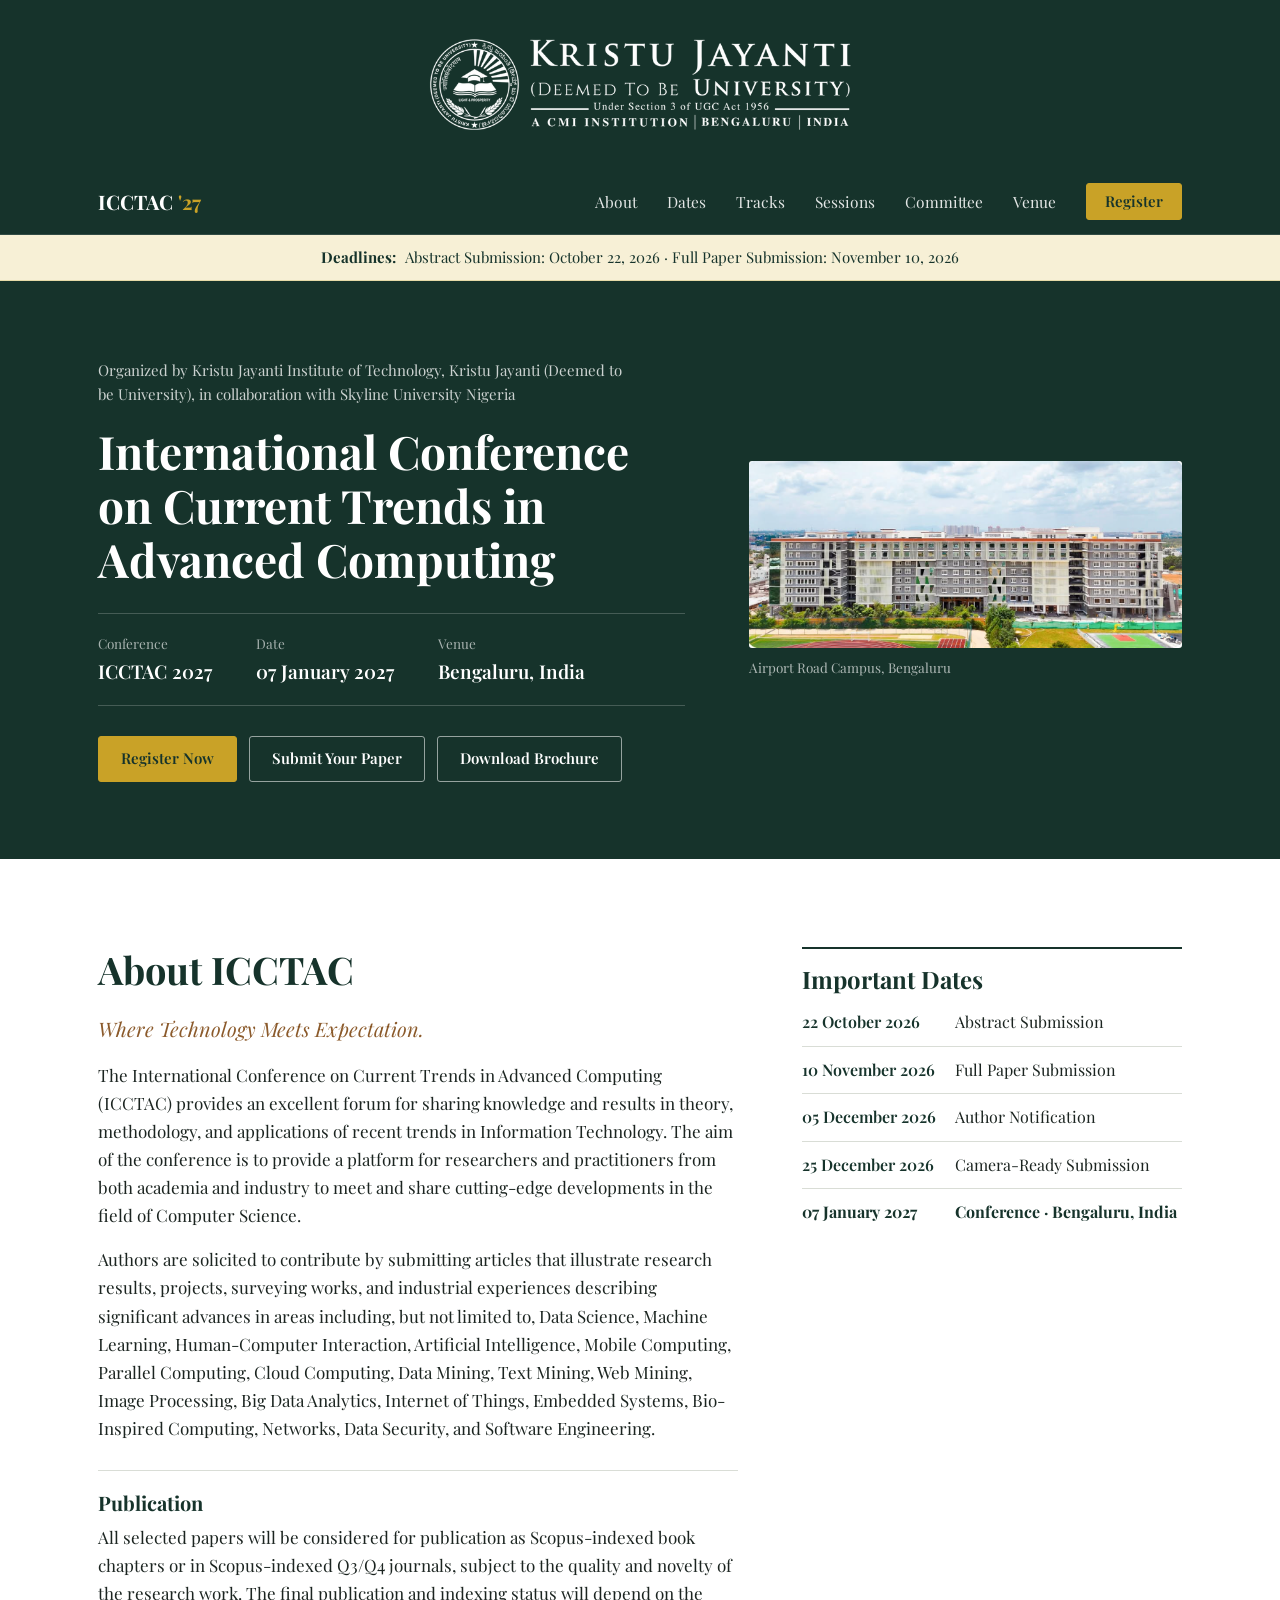
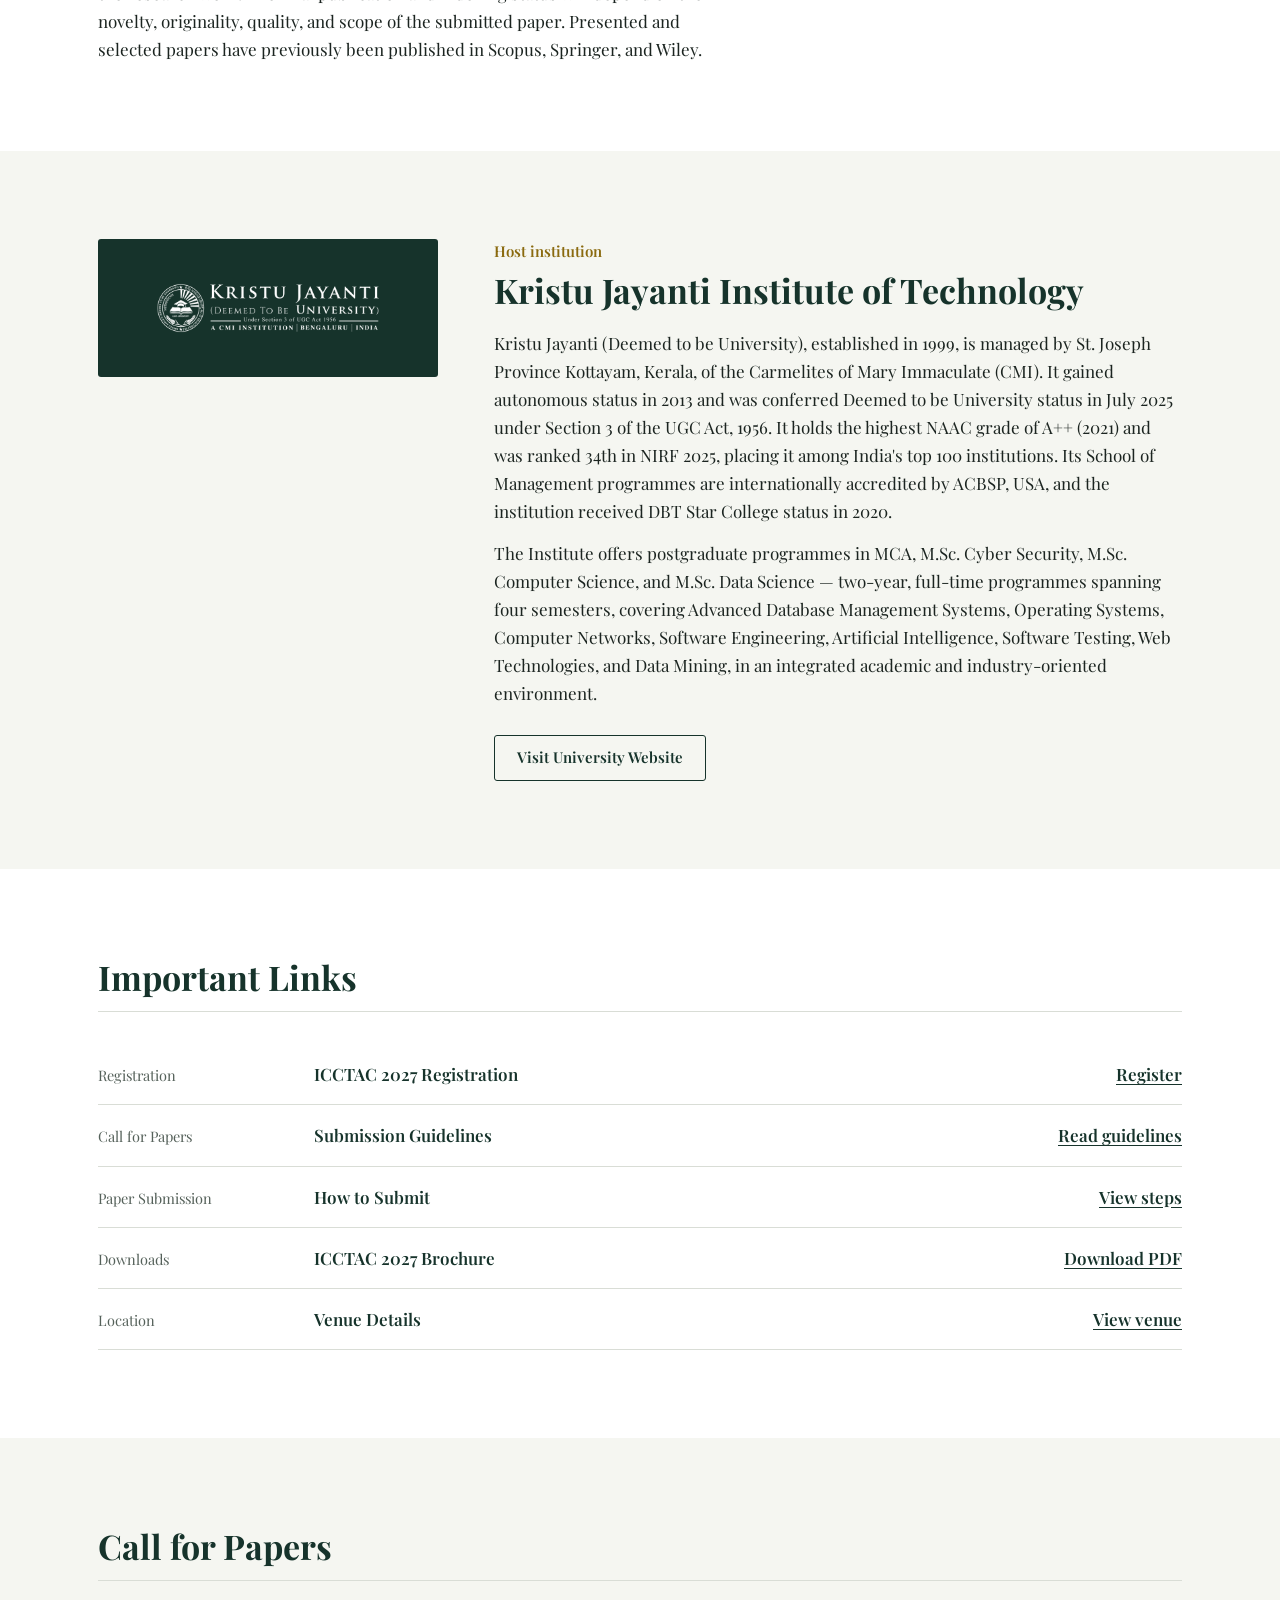
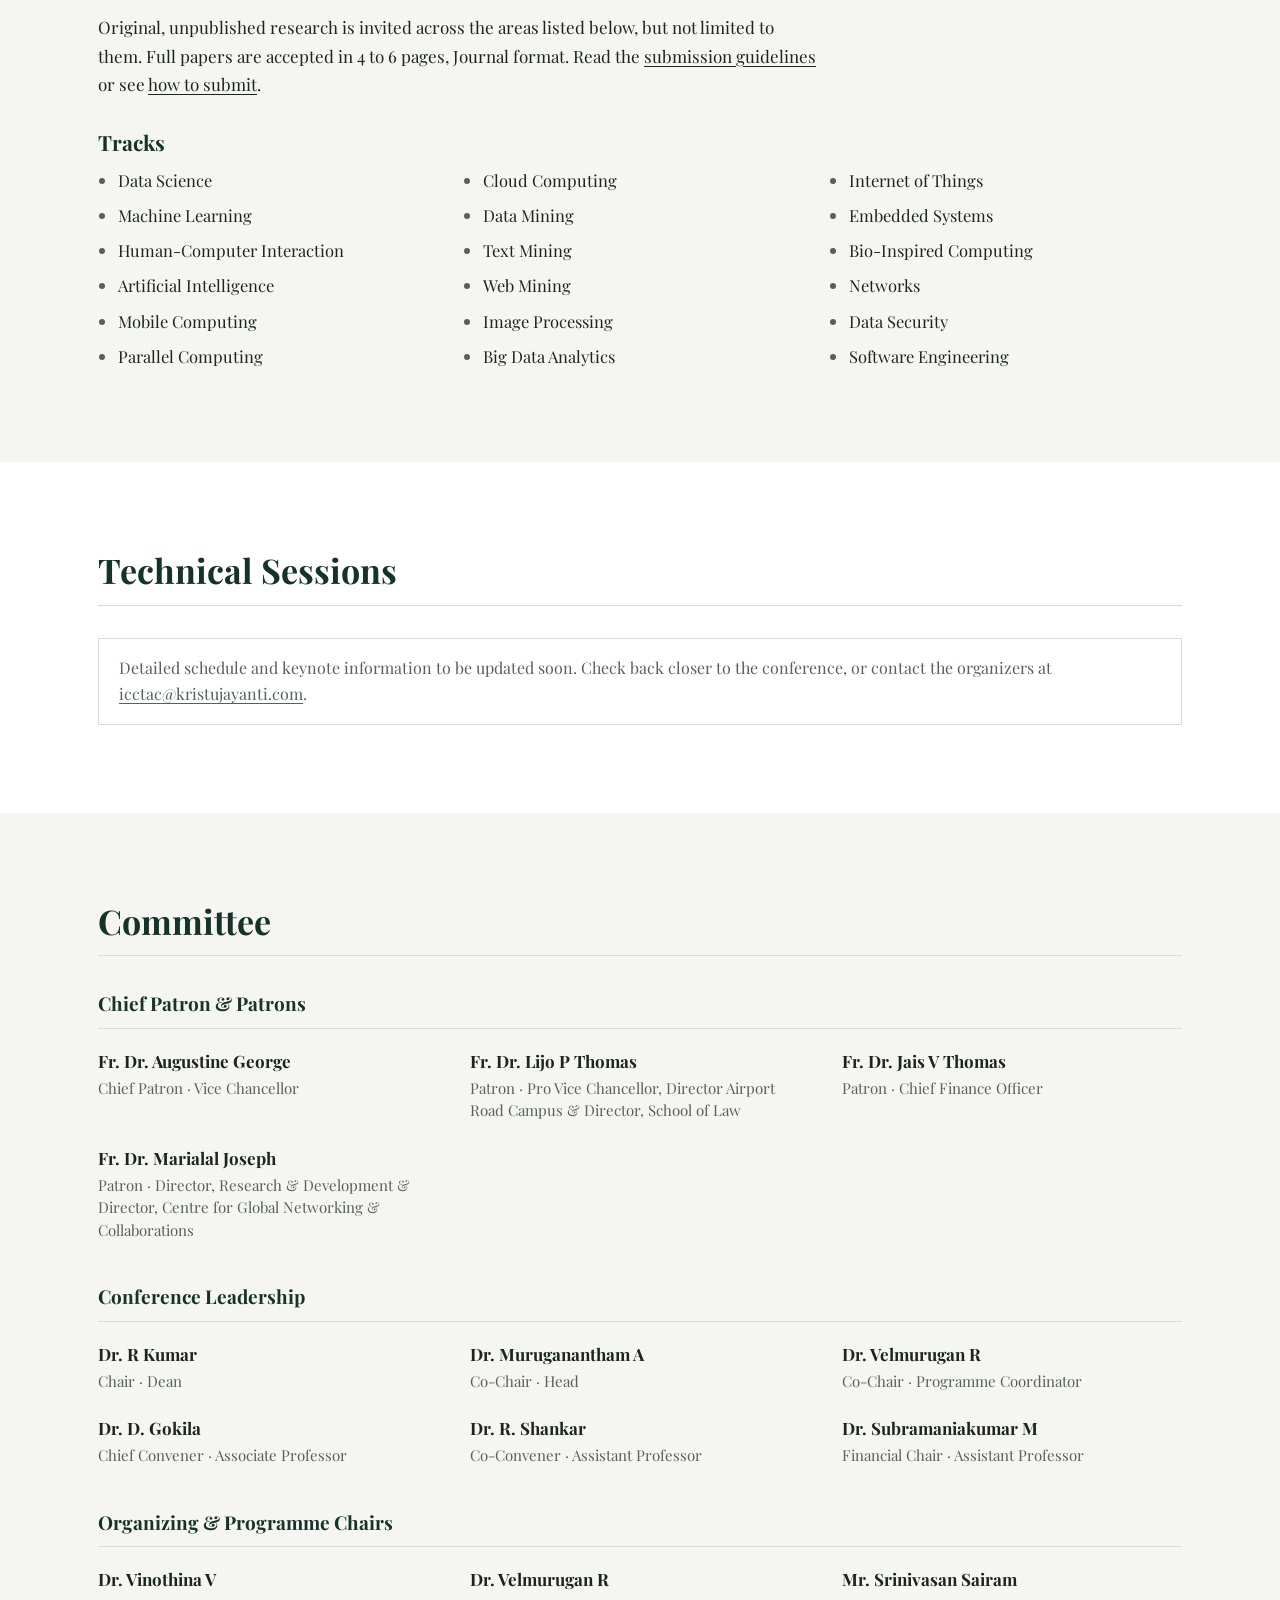
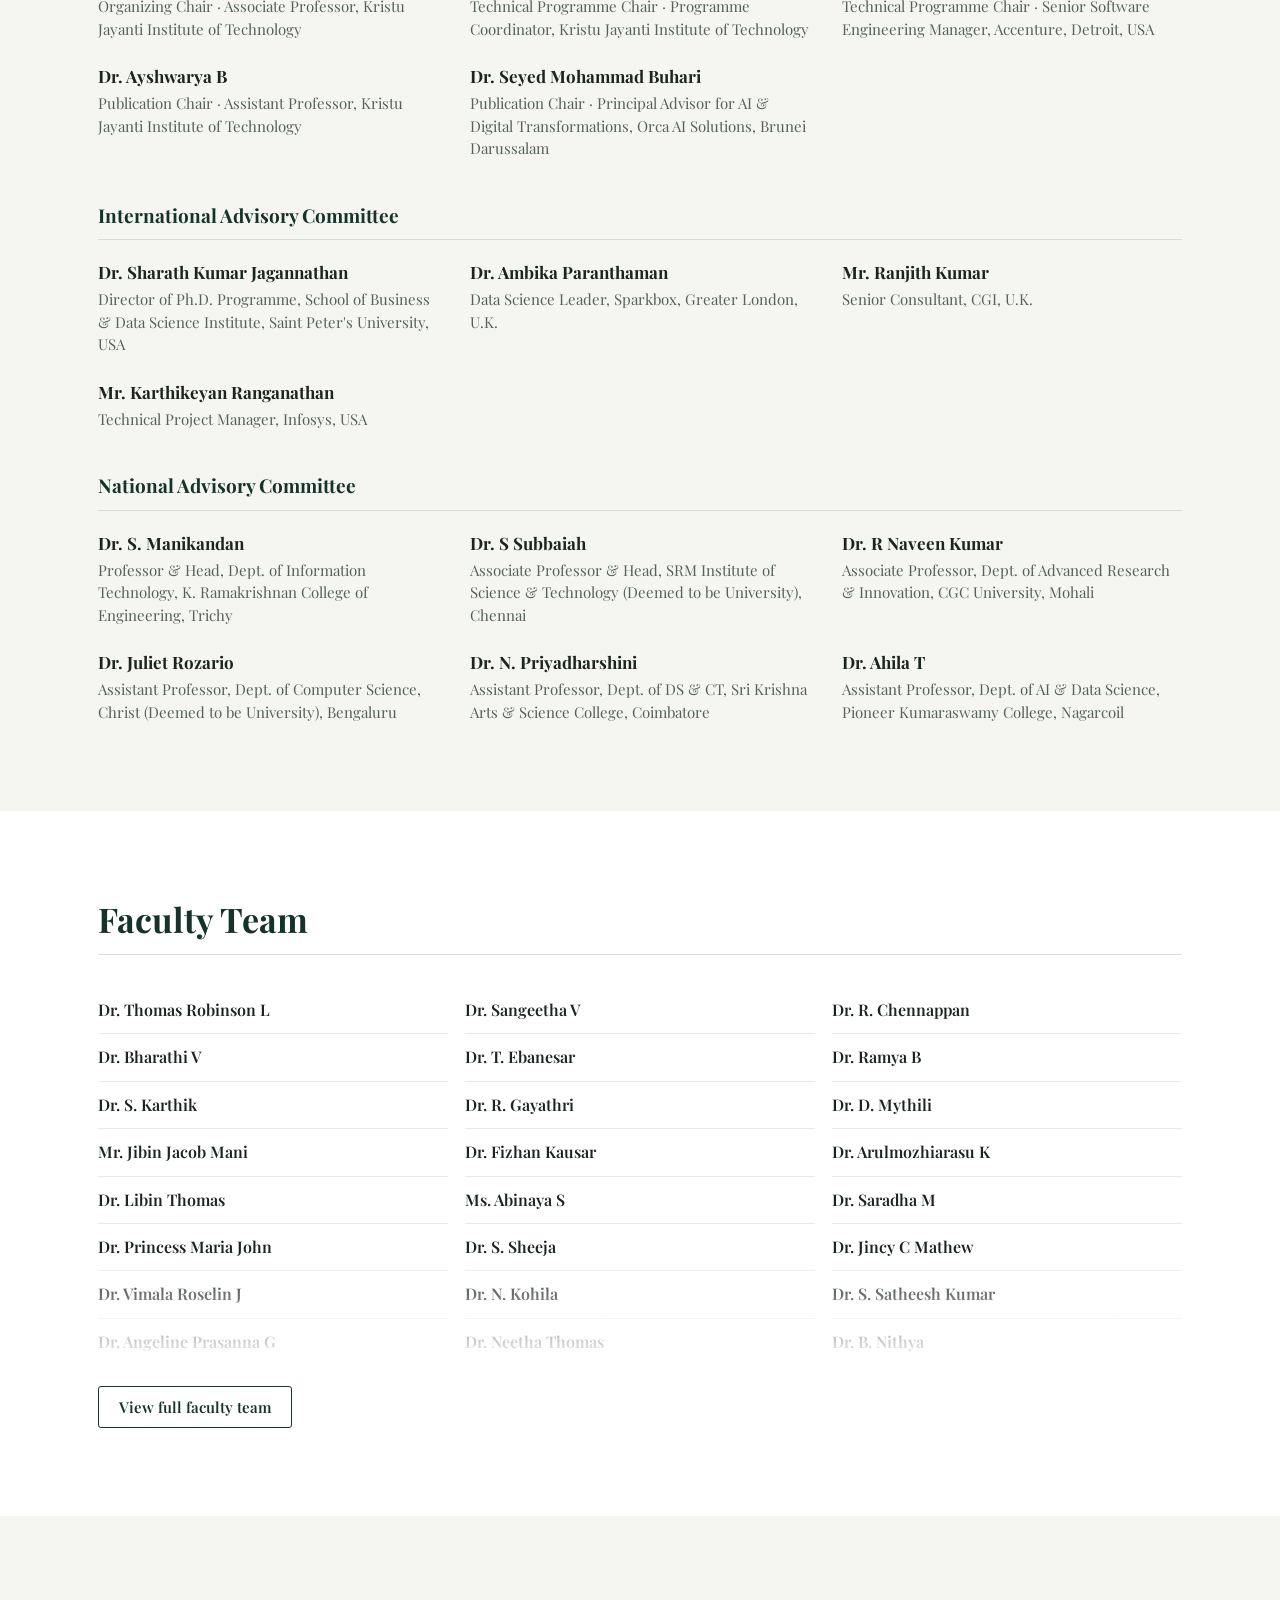
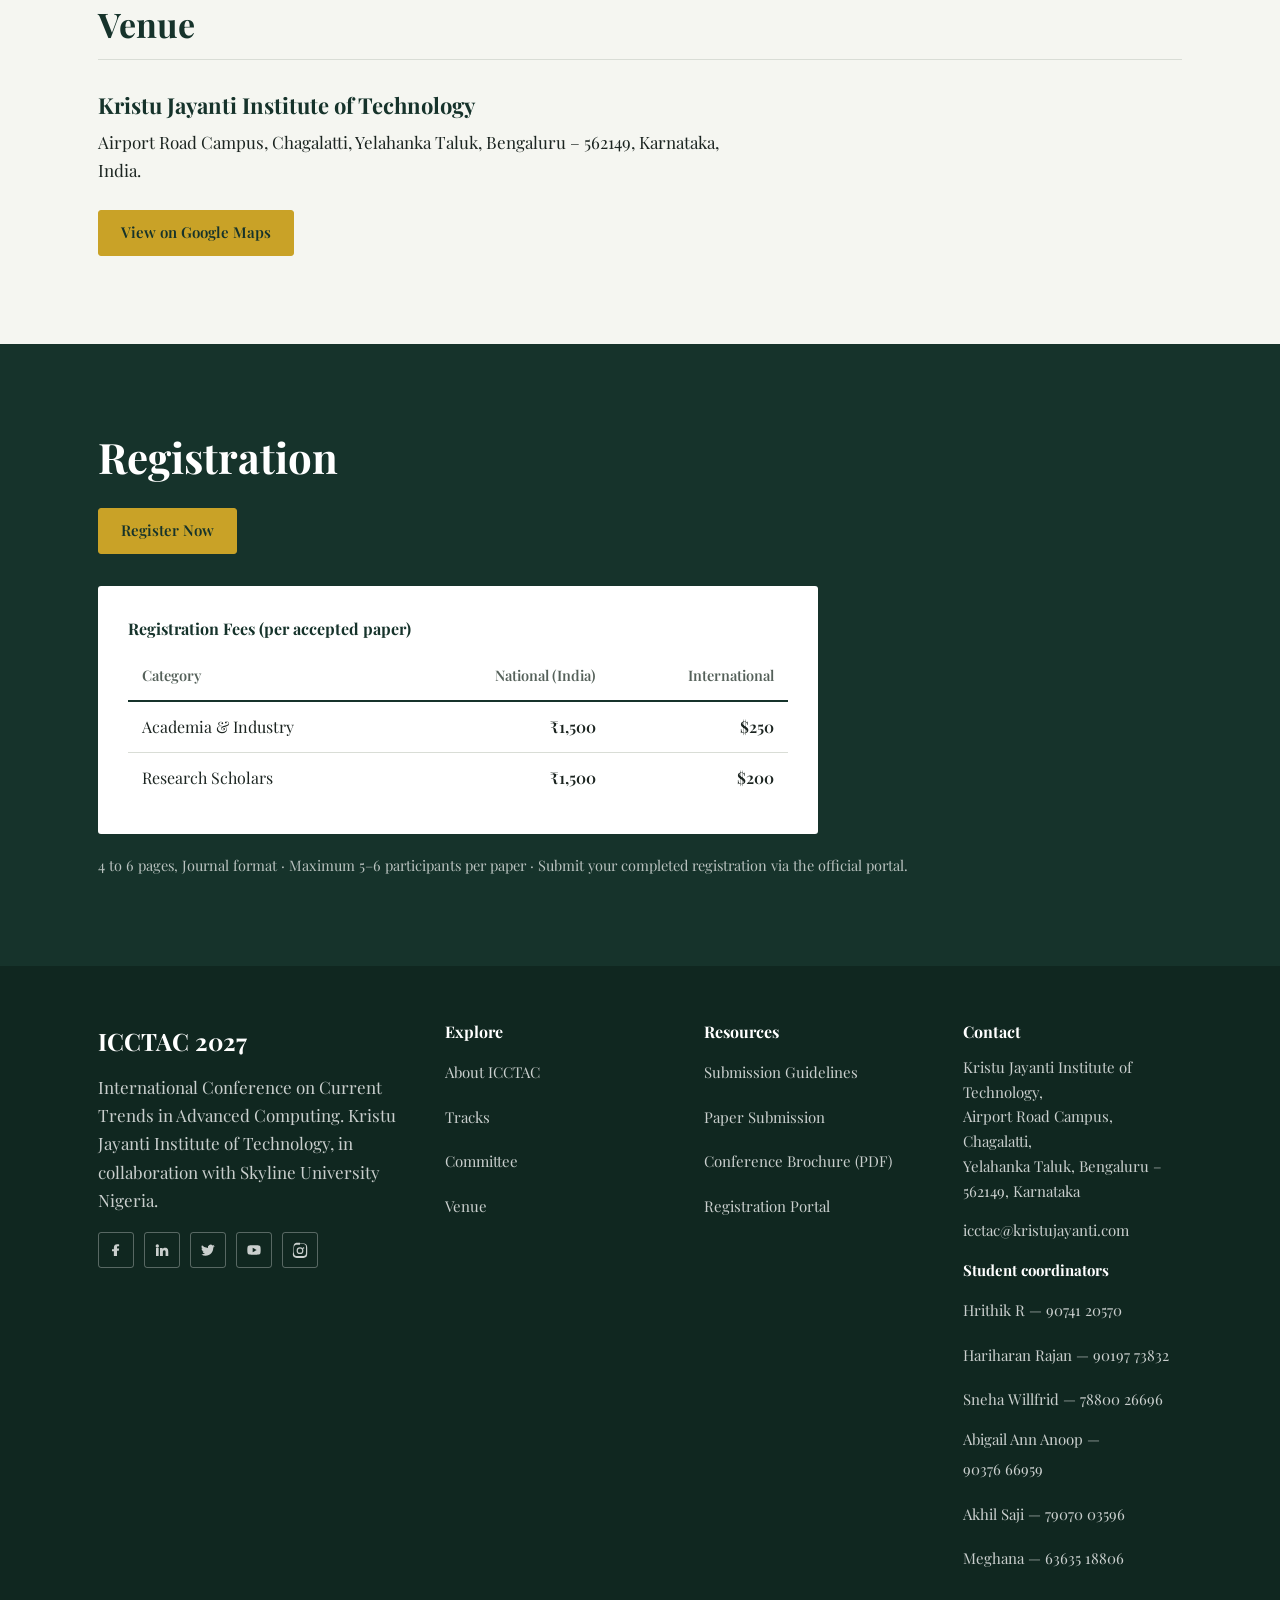
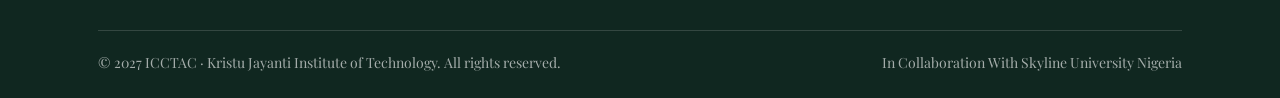
==== commit fe71d84f: "Update dates, logos, coordinators and mobile layout; remove gallery - Abstract deadline Oct 22, full" ====
--- a/index.html
+++ b/index.html
@@ -2,7 +2,7 @@
 <html lang="en">
 <head>
 <meta charset="UTF-8">
-<meta name="viewport" content="width=device-width, initial-scale=1, viewport-fit=cover">
+<meta name="viewport" content="width=device-width, initial-scale=1">
 <title>ICCTAC 2027 — International Conference on Current Trends in Advanced Computing</title>
 <meta name="description" content="ICCTAC 2027 — International Conference on Current Trends in Advanced Computing, organized by Kristu Jayanti Institute of Technology in collaboration with Skyline University Nigeria. 7 January 2027, Bengaluru. Where Technology Meets Expectation.">
 <meta property="og:title" content="ICCTAC 2027 — Current Trends in Advanced Computing">
@@ -11,7 +11,8 @@
 <link rel="icon" href="data:image/svg+xml,%3Csvg xmlns='http://www.w3.org/2000/svg' viewBox='0 0 100 100'%3E%3Crect width='100' height='100' fill='%2316332B'/%3E%3Ctext x='50' y='68' font-size='58' text-anchor='middle' fill='%23C9A227' font-family='Georgia,serif'%3EC%3C/text%3E%3C/svg%3E">
 <link rel="preconnect" href="https://fonts.googleapis.com">
 <link rel="preconnect" href="https://fonts.gstatic.com" crossorigin>
-<link rel="stylesheet" href="assets/css/style.css?v=35">
+<link rel="stylesheet" href="https://fonts.googleapis.com/css2?family=Playfair+Display:ital,wght@0,400;0,500;0,600;0,700;1,400;1,500&display=swap">
+<link rel="stylesheet" href="assets/css/style.css?v=43">
 </head>
 <body>
 <a href="#main" class="skip-link">Skip to content</a>
@@ -33,7 +34,6 @@
     <a href="#tracks">Tracks</a>
     <a href="#sessions">Sessions</a>
     <a href="#committee">Committee</a>
-    <a href="#gallery">Gallery</a>
     <a href="#venue">Venue</a>
     <a href="https://kjusys-events.kristujayanti.edu.in/#/?id=6a8db5fd1a209a25dfabb42e" class="btn btn-solid nav-cta" target="_blank" rel="noopener">Register</a>
   </nav>
@@ -43,6 +43,9 @@
 </header>
 
 <div class="mobile-menu" id="mobileMenu">
+  <button class="mobile-menu-close" aria-label="Close menu">
+    <svg width="22" height="22" viewBox="0 0 24 24" fill="none" stroke="currentColor" stroke-width="2" aria-hidden="true"><path d="M6 6l12 12M18 6L6 18"/></svg>
+  </button>
   <div class="mm-label">Menu</div>
   <ul>
     <li><a href="#about">About</a></li>
@@ -50,7 +53,6 @@
     <li><a href="#tracks">Tracks</a></li>
     <li><a href="#sessions">Sessions</a></li>
     <li><a href="#committee">Committee</a></li>
-    <li><a href="#gallery">Gallery</a></li>
     <li><a href="#venue">Venue</a></li>
     <li><a href="#contact">Contact</a></li>
   </ul>
@@ -58,7 +60,7 @@
 </div>
 
 <!-- ============ NOTICE ============ -->
-<div class="date-banner"><b>Deadlines:</b> Abstract Submission: September 25, 2026 · Full Paper Submission: October 20, 2026</div>
+<div class="date-banner"><b>Deadlines:</b> Abstract Submission: October 22, 2026 · Full Paper Submission: November 10, 2026</div>
 
 <main id="main">
 
@@ -106,8 +108,8 @@
       <h2>Important Dates</h2>
       <table class="dates-table">
         <tbody>
-          <tr><td>25 September 2026</td><td>Abstract Submission</td></tr>
-          <tr><td>20 October 2026</td><td>Full Paper Submission</td></tr>
+          <tr><td>22 October 2026</td><td>Abstract Submission</td></tr>
+          <tr><td>10 November 2026</td><td>Full Paper Submission</td></tr>
           <tr><td>05 December 2026</td><td>Author Notification</td></tr>
           <tr><td>25 December 2026</td><td>Camera-Ready Submission</td></tr>
           <tr class="is-final"><td>07 January 2027</td><td>Conference &middot; Bengaluru, India</td></tr>
@@ -307,48 +309,8 @@
   </div>
 </section>
 
-<!-- ============ GALLERY ============ -->
-<section class="section section-alt" id="gallery">
-  <div class="container">
-    <div class="section-head">
-      <div>
-        <h2>Gallery</h2>
-      </div>
-    </div>
-    <div class="gallery-grid">
-      <div class="gallery-item wide tall">
-        <img src="assets/img/building.png" alt="Kristu Jayanti Institute of Technology, Airport Road Campus" loading="lazy">
-      </div>
-      <div class="gallery-item">
-        <img src="https://www.kristujayanti.edu.in/ICCTAC-25/assets/img/2024/day1/d%20(2).JPG" alt="ICCTAC conference" loading="lazy">
-      </div>
-      <div class="gallery-item">
-        <img src="https://www.kristujayanti.edu.in/ICCTAC-25/assets/img/2024/day1/d%20(5).JPG" alt="ICCTAC conference" loading="lazy">
-      </div>
-      <div class="gallery-item tall">
-        <img src="https://www.kristujayanti.edu.in/ICCTAC-25/assets/img/2024/day2/d%20(11).JPG" alt="ICCTAC conference" loading="lazy">
-      </div>
-      <div class="gallery-item">
-        <img src="https://www.kristujayanti.edu.in/ICCTAC-25/assets/img/2024/day1/d%20(9).JPG" alt="ICCTAC conference" loading="lazy">
-      </div>
-      <div class="gallery-item wide">
-        <img src="https://www.kristujayanti.edu.in/ICCTAC-25/assets/img/2024/day1/d%20(4).JPG" alt="ICCTAC conference" loading="lazy">
-      </div>
-      <div class="gallery-item">
-        <img src="https://www.kristujayanti.edu.in/ICCTAC-25/assets/img/2024/day2/d%20(13).JPG" alt="ICCTAC conference" loading="lazy">
-      </div>
-      <div class="gallery-item">
-        <img src="https://www.kristujayanti.edu.in/ICCTAC-25/assets/img/2024/day2/d%20(6).JPG" alt="ICCTAC conference" loading="lazy">
-      </div>
-      <div class="gallery-item">
-        <img src="https://www.kristujayanti.edu.in/ICCTAC-25/assets/img/2024/day2/d%20(16).JPG" alt="ICCTAC conference" loading="lazy">
-      </div>
-    </div>
-  </div>
-</section>
-
 <!-- ============ VENUE ============ -->
-<section class="section" id="venue">
+<section class="section section-alt" id="venue">
   <div class="container">
     <div class="section-head">
       <div>
@@ -364,20 +326,6 @@
     </div>
   </div>
 </section>
-
-<div class="lightbox" role="dialog" aria-modal="true" aria-label="Image viewer">
-  <button class="lightbox-close" aria-label="Close image viewer">
-    <svg width="18" height="18" viewBox="0 0 24 24" fill="none" stroke="currentColor" stroke-width="2"><path d="M6 6l12 12M18 6L6 18"/></svg>
-  </button>
-  <button class="lightbox-prev" aria-label="Previous image">
-    <svg width="18" height="18" viewBox="0 0 24 24" fill="none" stroke="currentColor" stroke-width="2"><path d="M15 18l-6-6 6-6"/></svg>
-  </button>
-  <img src="" alt="">
-  <button class="lightbox-next" aria-label="Next image">
-    <svg width="18" height="18" viewBox="0 0 24 24" fill="none" stroke="currentColor" stroke-width="2"><path d="M9 18l6-6-6-6"/></svg>
-  </button>
-  <div class="lightbox-caption"></div>
-</div>
 
 <!-- ============ REGISTRATION CTA ============ -->
 <section class="section section-navy final-cta" id="registration">
@@ -400,13 +348,13 @@
         <tbody>
           <tr>
             <td>Academia &amp; Industry</td>
-            <td>₹1,500</td>
-            <td>$250</td>
+            <td data-label="National (India)">₹1,500</td>
+            <td data-label="International">$250</td>
           </tr>
           <tr>
             <td>Research Scholars</td>
-            <td>₹1,500</td>
-            <td>$200</td>
+            <td data-label="National (India)">₹1,500</td>
+            <td data-label="International">$200</td>
           </tr>
         </tbody>
       </table>
@@ -448,7 +396,6 @@
           <li><a href="#about">About ICCTAC</a></li>
           <li><a href="#tracks">Tracks</a></li>
           <li><a href="#committee">Committee</a></li>
-          <li><a href="#gallery">Gallery</a></li>
           <li><a href="#venue">Venue</a></li>
         </ul>
       </div>
@@ -467,9 +414,12 @@
           <li>Kristu Jayanti Institute of Technology,<br>Airport Road Campus, Chagalatti,<br>Yelahanka Taluk, Bengaluru – 562149, Karnataka</li>
           <li><a href="mailto:icctac@kristujayanti.com">icctac@kristujayanti.com</a></li>
           <li style="margin-top:10px;"><b style="color:#fff;">Student coordinators</b></li>
+          <li>Hrithik R — <a href="tel:+919074120570">90741 20570</a></li>
           <li>Hariharan Rajan — <a href="tel:+919019773832">90197 73832</a></li>
+          <li>Sneha Willfrid — <a href="tel:+917880026696">78800 26696</a></li>
+          <li>Abigail Ann Anoop — <a href="tel:+919037666959">90376 66959</a></li>
+          <li>Akhil Saji — <a href="tel:+917907003596">79070 03596</a></li>
           <li>Meghana — <a href="tel:+916363518806">63635 18806</a></li>
-          <li>Akhil Saji — <a href="tel:+917907003596">79070 03596</a></li>
         </ul>
       </div>
     </div>
@@ -480,6 +430,6 @@
   </div>
 </footer>
 
-<script src="assets/js/main.js?v=29"></script>
+<script src="assets/js/main.js?v=42"></script>
 </body>
 </html>
--- a/assets/css/style.css
+++ b/assets/css/style.css
@@ -2,7 +2,7 @@
    ICCTAC 2027 — Site styles
    ============================================================ */
 
-@import url('https://fonts.googleapis.com/css2?family=Playfair+Display:ital,wght@0,400;0,500;0,600;0,700;1,400;1,500&display=swap');
+/* Playfair Display is loaded by a <link> in each page's <head>. */
 
 :root{
   --navy:#16332B;
@@ -84,7 +84,7 @@
   font-family:var(--f-body); font-size:15px; font-weight:600;
   padding:12px 22px; border:1px solid var(--navy); color:var(--navy); border-radius:var(--radius);
   background:transparent; transition:background .15s ease, color .15s ease, border-color .15s ease;
-  white-space:nowrap; line-height:1.3;
+  line-height:1.3; text-align:center; max-width:100%;
 }
 .btn:hover{ background:var(--navy); color:#fff; }
 .btn-solid{ background:var(--gold); border-color:var(--gold); color:var(--navy); }
@@ -96,7 +96,7 @@
 /* ---------- Identity bar, title bar, notice ---------- */
 .identity-bar{ background:var(--navy); padding:14px var(--pad); }
 .identity-row{ max-width:var(--container); margin:0 auto; display:flex; align-items:center; justify-content:center; }
-.identity-row img{ height:clamp(64px, 7vw, 104px); width:auto; max-width:100%; }
+.identity-row img{ height:clamp(120px, 11vw, 220px); width:auto; max-width:100%; }
 
 .date-banner{ background:#F7F0D6; color:var(--navy); font-size:15px; padding:10px var(--pad); text-align:center; border-bottom:1px solid #E6DAA8; }
 .date-banner b{ margin-right:6px; }
@@ -114,25 +114,26 @@
 .nav-links{ display:flex; align-items:center; gap:30px; }
 .nav-links a:not(.btn){ font-size:15.5px; color:rgba(255,255,255,0.88); padding:4px 0; }
 .nav-links a:not(.btn):hover{ color:var(--gold); }
-.nav-cta{ padding:8px 18px; }
-.nav-toggle{ display:none; background:none; border:none; padding:8px; z-index:1001; }
+.nav-cta{ padding:8px 18px; white-space:nowrap; }
+.nav-toggle{ display:none; background:none; border:none; padding:10px; margin-right:-10px; }
 .nav-toggle .bar{ display:block; width:24px; height:2px; background:#fff; margin:5px 0; }
-.nav-toggle[aria-expanded="true"] .bar:nth-child(1){ transform:translateY(7px) rotate(45deg); }
-.nav-toggle[aria-expanded="true"] .bar:nth-child(2){ opacity:0; }
-.nav-toggle[aria-expanded="true"] .bar:nth-child(3){ transform:translateY(-7px) rotate(-45deg); }
 
 .mobile-menu{
   position:fixed; inset:0; background:var(--navy); z-index:950;
-  display:flex; flex-direction:column; justify-content:center;
-  padding:32px var(--pad);
+  display:flex; flex-direction:column;
+  padding:72px var(--pad) 32px;
+  overflow-y:auto; -webkit-overflow-scrolling:touch;
   visibility:hidden; opacity:0; pointer-events:none;
   transition:opacity .2s ease, visibility 0s linear .2s;
 }
 .mobile-menu.open{ visibility:visible; opacity:1; pointer-events:auto; transition:opacity .2s ease; }
 @media (min-width:961px){ .mobile-menu{ display:none; } }
-.mobile-menu ul{ display:flex; flex-direction:column; gap:4px; margin-bottom:32px; }
-.mobile-menu a:not(.btn){ font-family:var(--f-head); font-size:clamp(26px, 7vw, 34px); color:#fff; padding:10px 0; display:inline-block; }
-.mobile-menu .mm-label{ color:var(--gold); font-size:14px; margin-bottom:14px; }
+.mobile-menu-close{ position:absolute; top:10px; right:calc(var(--pad) - 10px); width:48px; height:48px; display:flex; align-items:center; justify-content:center; background:none; border:0; color:#fff; }
+.mobile-menu ul{ margin-bottom:28px; }
+.mobile-menu li{ border-bottom:1px solid rgba(255,255,255,0.14); }
+.mobile-menu a:not(.btn){ display:block; font-family:var(--f-head); font-size:22px; color:#fff; padding:14px 0; }
+.mobile-menu .mm-label{ color:var(--gold); font-size:14px; margin-bottom:6px; }
+.mobile-menu .btn-block{ padding:14px 22px; }
 
 @media (max-width:960px){
   .nav-links{ display:none; }
@@ -140,7 +141,7 @@
 }
 @media (max-width:760px){
   .identity-bar{ padding:12px var(--pad); }
-  .identity-row img{ height:56px; }
+  .identity-row img{ height:72px; }
   .date-banner{ font-size:13.5px; }
   .nav{ padding:10px var(--pad); }
 }
@@ -177,13 +178,13 @@
 .theme-block h3{ font-size:20px; margin-bottom:8px; }
 
 /* ---------- Host institution / venue ---------- */
-.university{ display:grid; grid-template-columns:240px 1fr; gap:48px; align-items:start; }
-.university-logo{ padding:24px; background:var(--navy); border-radius:var(--radius); }
+.university{ display:grid; grid-template-columns:340px 1fr; gap:56px; align-items:start; }
+.university-logo{ padding:32px; background:var(--navy); border-radius:var(--radius); }
 .university-logo img{ width:100%; height:auto; }
 .university h2{ font-size:clamp(26px, 3vw, 34px); margin:0 0 18px; }
 @media (max-width:760px){
   .university{ grid-template-columns:1fr; gap:28px; }
-  .university-logo{ max-width:180px; }
+  .university-logo{ max-width:240px; }
 }
 
 /* ---------- Important dates ---------- */
@@ -197,8 +198,7 @@
 }
 
 /* ---------- Important links ---------- */
-.links-list{ border-top:1px solid var(--line); }
-.links-list li{ display:grid; grid-template-columns:200px 1fr auto; gap:16px; align-items:baseline; padding:16px 4px; border-bottom:1px solid var(--line); }
+.links-list li{ display:grid; grid-template-columns:200px 1fr auto; gap:16px; align-items:baseline; padding:16px 0; border-bottom:1px solid var(--line); }
 .ll-label{ font-size:14.5px; color:var(--muted); }
 .ll-title{ font-weight:600; color:var(--navy); }
 .links-list a{ font-weight:600; color:var(--navy); text-decoration:underline; text-underline-offset:3px; }
@@ -236,31 +236,6 @@
 .reviewer-wrap.expanded .reviewer-fade{ display:none; }
 .reviewer-toggle{ margin-top:20px; background:none; border:1px solid var(--navy); border-radius:var(--radius); padding:10px 20px; font-size:15px; font-weight:600; color:var(--navy); }
 .reviewer-toggle:hover{ background:var(--navy); color:#fff; }
-
-/* ---------- Gallery ---------- */
-.gallery-grid{ display:grid; grid-template-columns:repeat(4, 1fr); grid-auto-rows:190px; gap:10px; }
-.gallery-item{ overflow:hidden; cursor:zoom-in; background:var(--line-soft); border-radius:var(--radius); }
-.gallery-item img{ width:100%; height:100%; object-fit:cover; }
-.gallery-item.tall{ grid-row:span 2; }
-.gallery-item.wide{ grid-column:span 2; }
-@media (max-width:960px){
-  .gallery-grid{ grid-template-columns:repeat(2, 1fr); grid-auto-rows:160px; }
-}
-@media (max-width:520px){
-  .gallery-grid{ grid-auto-rows:130px; gap:8px; }
-  .gallery-item.tall{ grid-row:span 1; }
-  .gallery-item.wide{ grid-column:span 1; }
-}
-
-.lightbox{ position:fixed; inset:0; background:rgba(11,15,26,0.94); z-index:1200; display:flex; align-items:center; justify-content:center; opacity:0; pointer-events:none; transition:opacity .2s ease; }
-.lightbox.open{ opacity:1; pointer-events:auto; }
-.lightbox img{ max-width:90vw; max-height:82vh; object-fit:contain; }
-.lightbox-close, .lightbox-prev, .lightbox-next{ position:absolute; background:none; border:1px solid rgba(255,255,255,0.4); color:#fff; width:44px; height:44px; display:flex; align-items:center; justify-content:center; border-radius:var(--radius); }
-.lightbox-close{ top:24px; right:24px; }
-.lightbox-prev{ left:24px; top:50%; transform:translateY(-50%); }
-.lightbox-next{ right:24px; top:50%; transform:translateY(-50%); }
-.lightbox-close:hover, .lightbox-prev:hover, .lightbox-next:hover{ background:#fff; color:var(--navy); }
-.lightbox-caption{ position:absolute; bottom:24px; left:0; right:0; text-align:center; color:rgba(255,255,255,0.7); font-size:13px; }
 
 /* ---------- Registration ---------- */
 .final-cta h2{ font-size:clamp(28px, 3.6vw, 42px); max-width:24ch; margin:0 0 26px; }
@@ -288,6 +263,8 @@
 .footer-social{ display:flex; gap:10px; margin-top:18px; }
 .footer-social a{ width:36px; height:36px; border-radius:var(--radius); border:1px solid rgba(255,255,255,0.3); display:flex; align-items:center; justify-content:center; }
 .footer-social a:hover{ background:#fff; color:var(--navy); border-color:#fff; text-decoration:none; }
+.footer:has(.container > .footer-bottom:only-child){ padding:28px 0; }
+.footer .container > .footer-bottom:only-child{ border-top:0; padding-top:0; }
 .footer-bottom{ border-top:1px solid rgba(255,255,255,0.15); padding-top:20px; display:flex; justify-content:space-between; flex-wrap:wrap; gap:12px; font-size:14px; color:rgba(255,255,255,0.62); }
 @media (max-width:860px){
   .footer-grid{ grid-template-columns:1fr 1fr; }
@@ -308,3 +285,51 @@
 .step-item{ display:grid; grid-template-columns:44px 1fr; gap:18px; padding:20px 0; border-top:1px solid var(--line); }
 .step-item:first-child{ border-top:none; }
 .step-num{ font-weight:700; color:var(--gold-dark); font-size:17px; }
+
+/* ---------- Touch & phone adjustments ---------- */
+a, button{ touch-action:manipulation; -webkit-tap-highlight-color:rgba(201,162,39,0.25); }
+.footer li a{ display:inline-block; padding:5px 0; }
+
+@media (max-width:640px){
+  .topic-list{ columns:2; column-gap:20px; padding-left:18px; }
+  .topic-list li{ font-size:15.5px; }
+}
+
+@media (max-width:600px){
+  body{ font-size:16px; }
+
+  /* hero: label/value rows and full-width buttons */
+  .hero-meta{ display:block; padding:0; }
+  .hero-meta div{ display:flex; justify-content:space-between; align-items:baseline; gap:16px; padding:12px 0; border-bottom:1px solid rgba(255,255,255,0.2); }
+  .hero-meta div:last-child{ border-bottom:0; }
+  .hero-meta dt{ font-size:14px; }
+  .hero-meta dd{ margin:0; font-size:17px; text-align:right; }
+  .hero-actions{ flex-direction:column; }
+  .hero-actions .btn, .final-actions .btn, .university .btn{ width:100%; padding:14px 22px; }
+
+  /* important dates: date on top, event below */
+  .dates-table, .dates-table tbody, .dates-table tr, .dates-table td{ display:block; }
+  .dates-table tr{ padding:12px 0; border-bottom:1px solid var(--line); }
+  .dates-table tr:last-child{ border-bottom:0; }
+  .dates-table td{ padding:0; border:0; }
+  .dates-table td:first-child{ padding:0 0 2px; }
+
+  /* registration fees: one block per category */
+  .fee-table-real thead{ position:absolute; width:1px; height:1px; overflow:hidden; clip:rect(0 0 0 0); }
+  .fee-table-real, .fee-table-real tbody, .fee-table-real tr, .fee-table-real td{ display:block; }
+  .fee-table-real tbody tr{ padding:12px 0; border-bottom:1px solid var(--line); }
+  .fee-table-real tbody tr:last-child{ border-bottom:0; padding-bottom:0; }
+  .fee-table-real td, .fee-table-real tbody td{ border:0; padding:3px 0; font-size:16px; text-align:left !important; }
+  .fee-table-real tbody td:first-child{ font-weight:700; color:var(--navy); }
+  .fee-table-real td[data-label]{ display:flex; justify-content:space-between; gap:16px; }
+  .fee-table-real td[data-label]::before{ content:attr(data-label); font-weight:400; color:var(--muted); }
+
+  .step-item{ grid-template-columns:32px 1fr; gap:10px; }
+
+  /* bigger tap targets */
+  .footer li{ margin-bottom:0; }
+  .footer li a{ padding:10px 0; }
+  .footer-social{ gap:10px; }
+  .footer-social a{ width:44px; height:44px; }
+  .reviewer-toggle{ padding:12px 22px; }
+}
